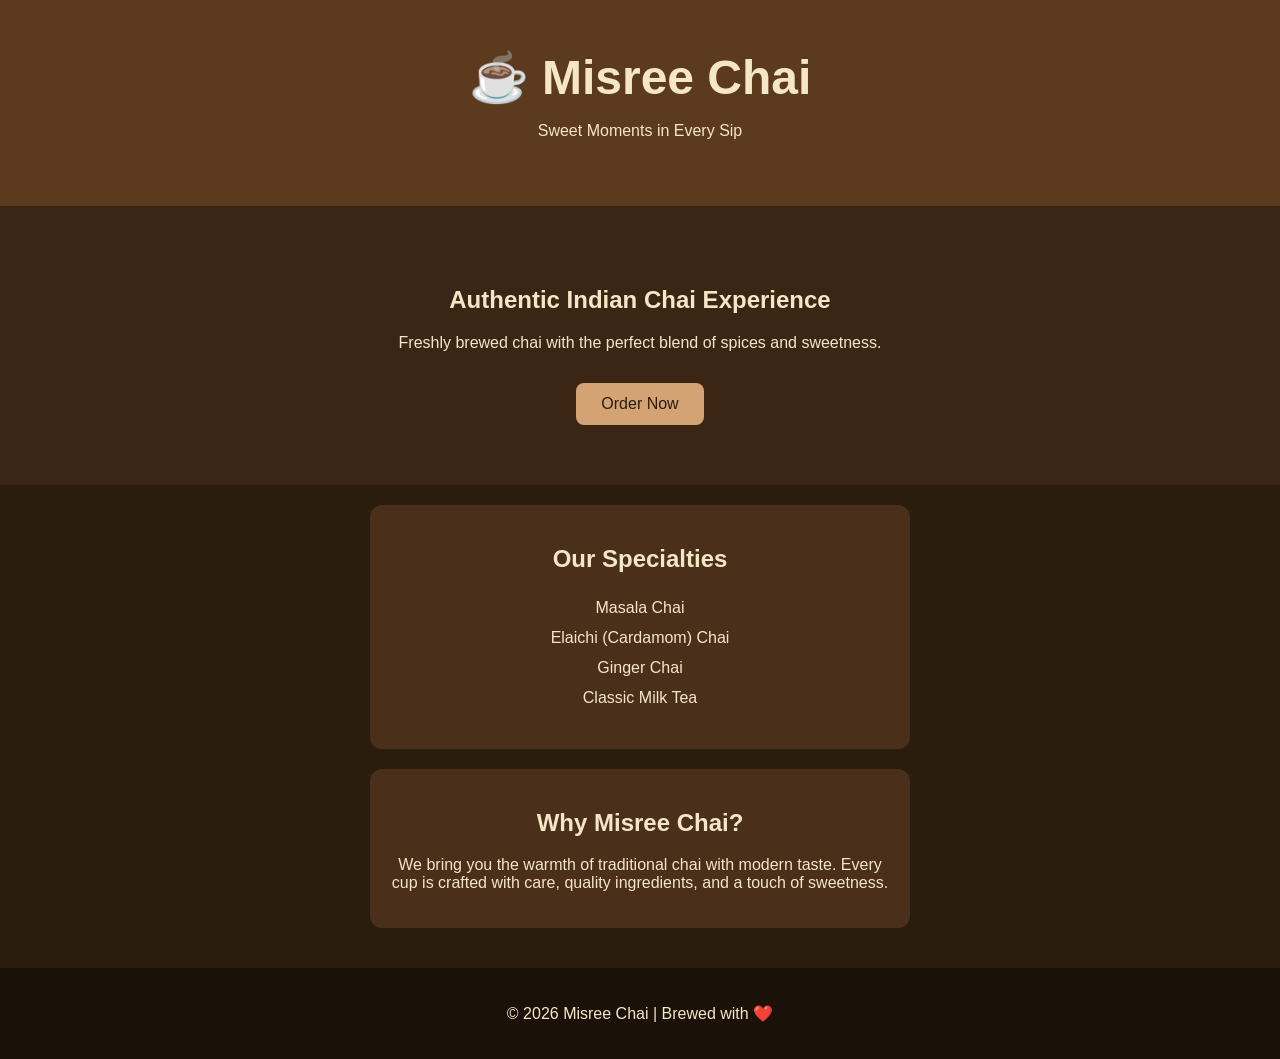
==== index.html @ 15ce9e83 "demo file created" ====
<!DOCTYPE html>
<html lang="en">
<head>
    <meta charset="UTF-8">
    <meta name="viewport" content="width=device-width, initial-scale=1.0">
    <title>Misree Chai</title>
    <link rel="stylesheet" href="style.css">
</head>
<body>

    <header>
        <h1>☕ Misree Chai</h1>
        <p>Sweet Moments in Every Sip</p>
    </header>

    <section class="hero">
        <h2>Authentic Indian Chai Experience</h2>
        <p>Freshly brewed chai with the perfect blend of spices and sweetness.</p>
        <button>Order Now</button>
    </section>

    <section class="card">
        <h2>Our Specialties</h2>
        <ul>
            <li>Masala Chai</li>
            <li>Elaichi (Cardamom) Chai</li>
            <li>Ginger Chai</li>
            <li>Classic Milk Tea</li>
        </ul>
    </section>

    <section class="card">
        <h2>Why Misree Chai?</h2>
        <p>
            We bring you the warmth of traditional chai with modern taste.
            Every cup is crafted with care, quality ingredients, and a touch of sweetness.
        </p>
    </section>

    <footer>
        <p>© 2026 Misree Chai | Brewed with ❤️</p>
    </footer>

</body>
</html>
---- style.css ----
body {
    margin: 0;
    font-family: 'Segoe UI', sans-serif;
    background: #2b1d0e;
    color: #f5e6c8;
    text-align: center;
}

header {
    background: #5c3a1e;
    padding: 50px 20px;
}

h1 {
    margin: 0;
    font-size: 3rem;
}

.hero {
    padding: 60px 20px;
    background: #3b2615;
}

button {
    background: #d4a373;
    border: none;
    padding: 12px 25px;
    margin-top: 15px;
    font-size: 1rem;
    border-radius: 8px;
    cursor: pointer;
    color: #2b1d0e;
}

button:hover {
    background: #e6b98c;
}

.card {
    background: #4a2f1a;
    margin: 20px auto;
    padding: 20px;
    width: 80%;
    max-width: 500px;
    border-radius: 12px;
}

ul {
    list-style: none;
    padding: 0;
}

li {
    padding: 6px 0;
}

footer {
    background: #1a1208;
    padding: 20px;
    margin-top: 40px;
}
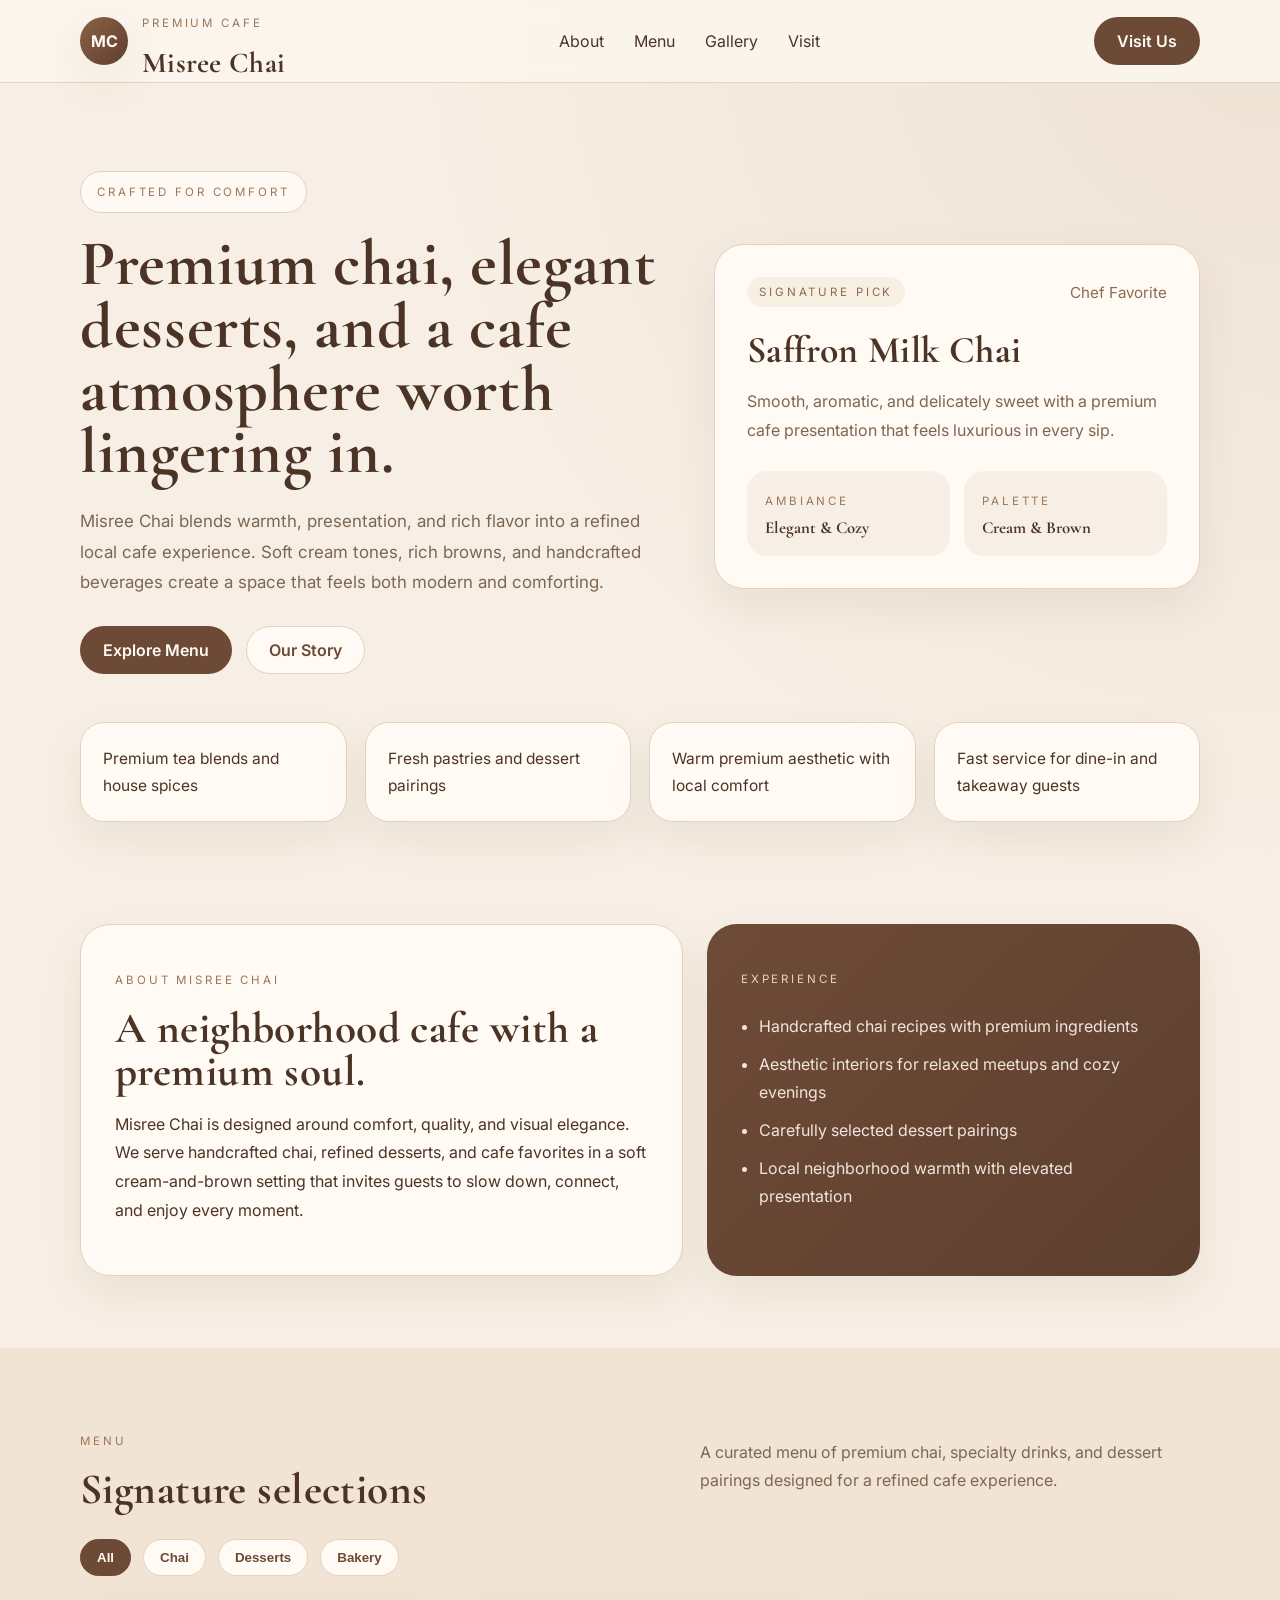
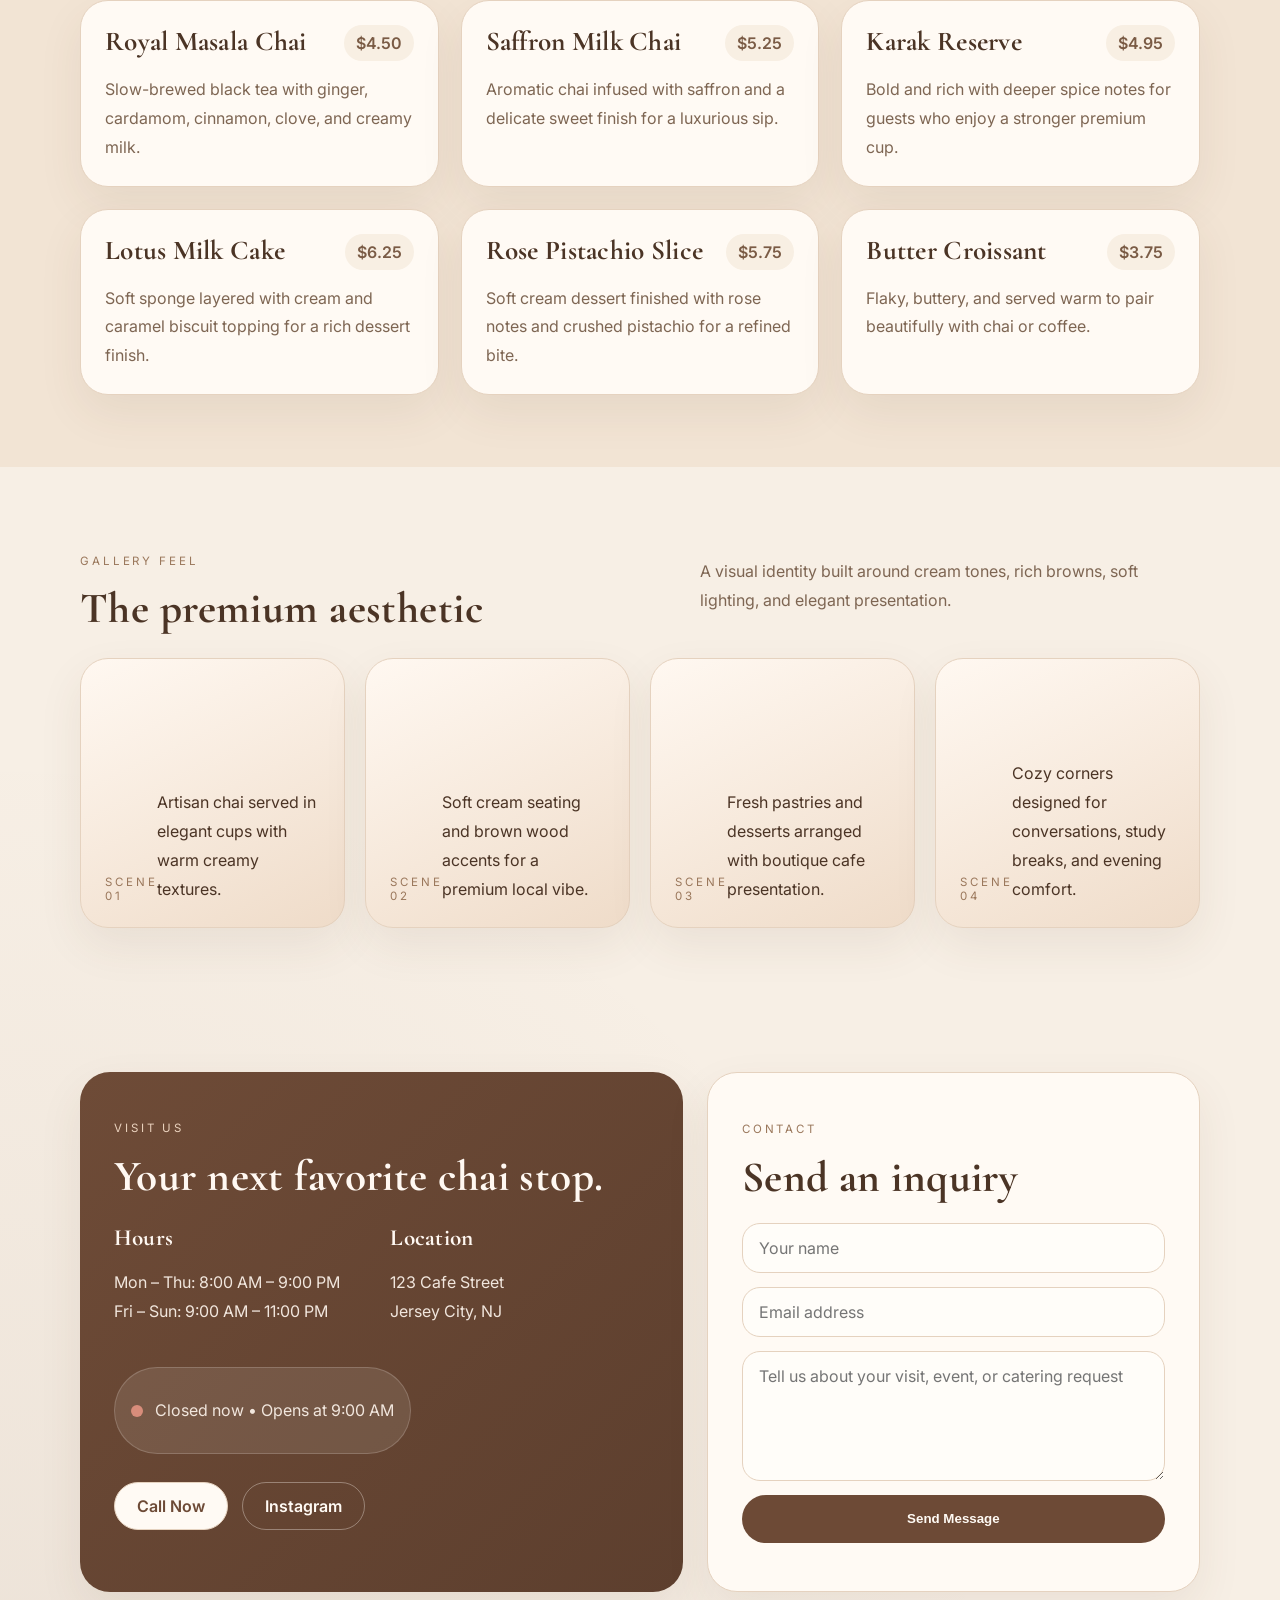
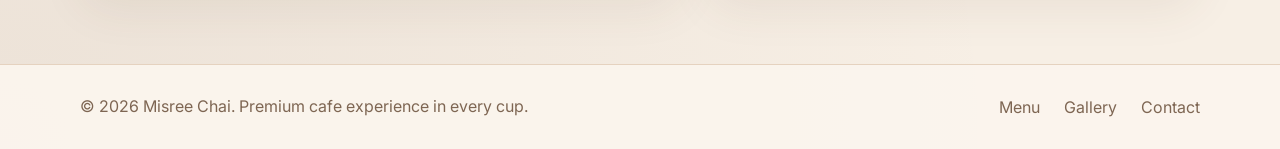
==== commit c6d047c9: "Big modifications done in this phase" ====
--- a/index.html
+++ b/index.html
@@ -1,45 +1,279 @@
 <!DOCTYPE html>
 <html lang="en">
 <head>
-    <meta charset="UTF-8">
-    <meta name="viewport" content="width=device-width, initial-scale=1.0">
-    <title>Misree Chai</title>
-    <link rel="stylesheet" href="style.css">
+  <meta charset="UTF-8" />
+  <meta name="viewport" content="width=device-width, initial-scale=1.0" />
+  <title>Misree Chai | Premium Cafe</title>
+  <meta name="description" content="Misree Chai is a premium neighborhood cafe with elegant chai, desserts, and a warm cream-and-brown aesthetic." />
+  <link rel="preconnect" href="https://fonts.googleapis.com" />
+  <link rel="preconnect" href="https://fonts.gstatic.com" crossorigin />
+  <link href="https://fonts.googleapis.com/css2?family=Cormorant+Garamond:wght@500;600;700&family=Inter:wght@400;500;600&display=swap" rel="stylesheet" />
+  <link rel="stylesheet" href="/style.css" />
 </head>
 <body>
-
-    <header>
-        <h1>☕ Misree Chai</h1>
-        <p>Sweet Moments in Every Sip</p>
-    </header>
-
+  <header class="topbar">
+    <div class="container nav">
+      <div class="brand">
+        <div class="brand-mark">MC</div>
+        <div>
+          <p class="eyebrow">Premium Cafe</p>
+          <h1 class="brand-name">Misree Chai</h1>
+        </div>
+      </div>
+
+      <nav class="desktop-nav">
+        <a href="#about">About</a>
+        <a href="#menu">Menu</a>
+        <a href="#gallery">Gallery</a>
+        <a href="#visit">Visit</a>
+      </nav>
+
+      <div class="nav-actions">
+        <button class="mobile-toggle" id="mobileToggle" aria-label="Open menu">☰</button>
+        <a class="btn btn-dark desktop-only" href="#visit">Visit Us</a>
+      </div>
+    </div>
+
+    <nav class="mobile-nav" id="mobileNav">
+      <a href="#about">About</a>
+      <a href="#menu">Menu</a>
+      <a href="#gallery">Gallery</a>
+      <a href="#visit">Visit</a>
+    </nav>
+  </header>
+
+  <main>
     <section class="hero">
-        <h2>Authentic Indian Chai Experience</h2>
-        <p>Freshly brewed chai with the perfect blend of spices and sweetness.</p>
-        <button>Order Now</button>
-    </section>
-
-    <section class="card">
-        <h2>Our Specialties</h2>
-        <ul>
-            <li>Masala Chai</li>
-            <li>Elaichi (Cardamom) Chai</li>
-            <li>Ginger Chai</li>
-            <li>Classic Milk Tea</li>
-        </ul>
-    </section>
-
-    <section class="card">
-        <h2>Why Misree Chai?</h2>
-        <p>
-            We bring you the warmth of traditional chai with modern taste.
-            Every cup is crafted with care, quality ingredients, and a touch of sweetness.
-        </p>
-    </section>
-
-    <footer>
-        <p>© 2026 Misree Chai | Brewed with ❤️</p>
-    </footer>
-
+      <div class="container hero-grid">
+        <div class="hero-copy">
+          <p class="pill">Crafted for comfort</p>
+          <h2>Premium chai, elegant desserts, and a cafe atmosphere worth lingering in.</h2>
+          <p class="hero-text">
+            Misree Chai blends warmth, presentation, and rich flavor into a refined local cafe experience.
+            Soft cream tones, rich browns, and handcrafted beverages create a space that feels both modern and comforting.
+          </p>
+          <div class="hero-actions">
+            <a class="btn btn-dark" href="#menu">Explore Menu</a>
+            <a class="btn btn-light" href="#about">Our Story</a>
+          </div>
+        </div>
+
+        <div class="hero-card">
+          <div class="card-badge-row">
+            <span class="badge">Signature Pick</span>
+            <span class="subtle">Chef Favorite</span>
+          </div>
+          <h3>Saffron Milk Chai</h3>
+          <p>
+            Smooth, aromatic, and delicately sweet with a premium cafe presentation that feels luxurious in every sip.
+          </p>
+
+          <div class="mini-grid">
+            <div class="mini-box">
+              <span>Ambiance</span>
+              <strong>Elegant & Cozy</strong>
+            </div>
+            <div class="mini-box">
+              <span>Palette</span>
+              <strong>Cream & Brown</strong>
+            </div>
+          </div>
+        </div>
+      </div>
+    </section>
+
+    <section class="highlights">
+      <div class="container grid-4">
+        <article class="info-card">Premium tea blends and house spices</article>
+        <article class="info-card">Fresh pastries and dessert pairings</article>
+        <article class="info-card">Warm premium aesthetic with local comfort</article>
+        <article class="info-card">Fast service for dine-in and takeaway guests</article>
+      </div>
+    </section>
+
+    <section id="about" class="section">
+      <div class="container about-grid">
+        <div class="panel light-panel">
+          <p class="section-label">About Misree Chai</p>
+          <h3>A neighborhood cafe with a premium soul.</h3>
+          <p>
+            Misree Chai is designed around comfort, quality, and visual elegance. We serve handcrafted chai,
+            refined desserts, and cafe favorites in a soft cream-and-brown setting that invites guests to slow down,
+            connect, and enjoy every moment.
+          </p>
+        </div>
+
+        <div class="panel dark-panel">
+          <p class="section-label light">Experience</p>
+          <ul class="feature-list">
+            <li>Handcrafted chai recipes with premium ingredients</li>
+            <li>Aesthetic interiors for relaxed meetups and cozy evenings</li>
+            <li>Carefully selected dessert pairings</li>
+            <li>Local neighborhood warmth with elevated presentation</li>
+          </ul>
+        </div>
+      </div>
+    </section>
+
+    <section id="menu" class="section section-soft">
+      <div class="container">
+        <div class="section-head">
+          <div>
+            <p class="section-label">Menu</p>
+            <h3>Signature selections</h3>
+          </div>
+          <p class="section-copy">
+            A curated menu of premium chai, specialty drinks, and dessert pairings designed for a refined cafe experience.
+          </p>
+        </div>
+
+        <div class="menu-filter">
+          <button class="filter-btn active" data-filter="all">All</button>
+          <button class="filter-btn" data-filter="chai">Chai</button>
+          <button class="filter-btn" data-filter="dessert">Desserts</button>
+          <button class="filter-btn" data-filter="bakery">Bakery</button>
+        </div>
+
+        <div class="menu-grid" id="menuGrid">
+          <article class="menu-card" data-category="chai">
+            <div class="menu-top">
+              <h4>Royal Masala Chai</h4>
+              <span>$4.50</span>
+            </div>
+            <p>Slow-brewed black tea with ginger, cardamom, cinnamon, clove, and creamy milk.</p>
+          </article>
+
+          <article class="menu-card" data-category="chai">
+            <div class="menu-top">
+              <h4>Saffron Milk Chai</h4>
+              <span>$5.25</span>
+            </div>
+            <p>Aromatic chai infused with saffron and a delicate sweet finish for a luxurious sip.</p>
+          </article>
+
+          <article class="menu-card" data-category="chai">
+            <div class="menu-top">
+              <h4>Karak Reserve</h4>
+              <span>$4.95</span>
+            </div>
+            <p>Bold and rich with deeper spice notes for guests who enjoy a stronger premium cup.</p>
+          </article>
+
+          <article class="menu-card" data-category="dessert">
+            <div class="menu-top">
+              <h4>Lotus Milk Cake</h4>
+              <span>$6.25</span>
+            </div>
+            <p>Soft sponge layered with cream and caramel biscuit topping for a rich dessert finish.</p>
+          </article>
+
+          <article class="menu-card" data-category="dessert">
+            <div class="menu-top">
+              <h4>Rose Pistachio Slice</h4>
+              <span>$5.75</span>
+            </div>
+            <p>Soft cream dessert finished with rose notes and crushed pistachio for a refined bite.</p>
+          </article>
+
+          <article class="menu-card" data-category="bakery">
+            <div class="menu-top">
+              <h4>Butter Croissant</h4>
+              <span>$3.75</span>
+            </div>
+            <p>Flaky, buttery, and served warm to pair beautifully with chai or coffee.</p>
+          </article>
+        </div>
+      </div>
+    </section>
+
+    <section id="gallery" class="section">
+      <div class="container">
+        <div class="section-head">
+          <div>
+            <p class="section-label">Gallery Feel</p>
+            <h3>The premium aesthetic</h3>
+          </div>
+          <p class="section-copy">
+            A visual identity built around cream tones, rich browns, soft lighting, and elegant presentation.
+          </p>
+        </div>
+
+        <div class="gallery-grid">
+          <div class="gallery-card">
+            <span>Scene 01</span>
+            <p>Artisan chai served in elegant cups with warm creamy textures.</p>
+          </div>
+          <div class="gallery-card">
+            <span>Scene 02</span>
+            <p>Soft cream seating and brown wood accents for a premium local vibe.</p>
+          </div>
+          <div class="gallery-card">
+            <span>Scene 03</span>
+            <p>Fresh pastries and desserts arranged with boutique cafe presentation.</p>
+          </div>
+          <div class="gallery-card">
+            <span>Scene 04</span>
+            <p>Cozy corners designed for conversations, study breaks, and evening comfort.</p>
+          </div>
+        </div>
+      </div>
+    </section>
+
+    <section id="visit" class="section">
+      <div class="container visit-grid">
+        <div class="panel dark-panel">
+          <p class="section-label light">Visit Us</p>
+          <h3>Your next favorite chai stop.</h3>
+
+          <div class="visit-info">
+            <div>
+              <h4>Hours</h4>
+              <p id="hoursText">Mon – Thu: 8:00 AM – 9:00 PM<br />Fri – Sun: 9:00 AM – 11:00 PM</p>
+            </div>
+            <div>
+              <h4>Location</h4>
+              <p>123 Cafe Street<br />Jersey City, NJ</p>
+            </div>
+          </div>
+
+          <div class="status-box">
+            <span class="status-dot" id="statusDot"></span>
+            <p id="openStatus">Checking cafe status...</p>
+          </div>
+
+          <div class="hero-actions">
+            <a class="btn btn-light" href="tel:+12012345678">Call Now</a>
+            <a class="btn btn-outline" href="https://www.instagram.com" target="_blank" rel="noreferrer">Instagram</a>
+          </div>
+        </div>
+
+        <div class="panel light-panel">
+          <p class="section-label">Contact</p>
+          <h3>Send an inquiry</h3>
+
+          <form id="contactForm" class="contact-form">
+            <input type="text" id="name" placeholder="Your name" required />
+            <input type="email" id="email" placeholder="Email address" required />
+            <textarea id="message" rows="5" placeholder="Tell us about your visit, event, or catering request" required></textarea>
+            <button type="submit" class="btn btn-dark">Send Message</button>
+            <p class="form-note" id="formNote"></p>
+          </form>
+        </div>
+      </div>
+    </section>
+  </main>
+
+  <footer class="footer">
+    <div class="container footer-row">
+      <p>© 2026 Misree Chai. Premium cafe experience in every cup.</p>
+      <div class="footer-links">
+        <a href="#menu">Menu</a>
+        <a href="#gallery">Gallery</a>
+        <a href="#visit">Contact</a>
+      </div>
+    </div>
+  </footer>
+
+  <script src="/script.js"></script>
 </body>
 </html>
--- a/style.css
+++ b/style.css
@@ -1,61 +1,647 @@
-body {
+:root {
+    --bg: #f7efe5;
+    --bg-soft: #f2e4d4;
+    --panel: #fffaf4;
+    --panel-2: #f8efe3;
+    --text: #4b3425;
+    --muted: #7e6653;
+    --brown: #6d4a36;
+    --brown-dark: #573927;
+    --brown-light: #c8a98b;
+    --border: #e5d2bf;
+    --shadow: 0 18px 45px rgba(89, 61, 42, 0.08);
+    --radius-xl: 30px;
+    --radius-lg: 22px;
+  }
+  
+  * {
+    box-sizing: border-box;
+  }
+  
+  html {
+    scroll-behavior: smooth;
+  }
+  
+  body {
     margin: 0;
-    font-family: 'Segoe UI', sans-serif;
-    background: #2b1d0e;
-    color: #f5e6c8;
-    text-align: center;
-}
-
-header {
-    background: #5c3a1e;
-    padding: 50px 20px;
-}
-
-h1 {
+    background:
+      radial-gradient(circle at top right, rgba(200, 169, 139, 0.18), transparent 25%),
+      radial-gradient(circle at bottom left, rgba(109, 74, 54, 0.08), transparent 28%),
+      var(--bg);
+    color: var(--text);
+    font-family: "Inter", sans-serif;
+  }
+  
+  a {
+    color: inherit;
+    text-decoration: none;
+  }
+  
+  p {
+    line-height: 1.8;
+  }
+  
+  h1, h2, h3, h4 {
     margin: 0;
-    font-size: 3rem;
-}
-
-.hero {
-    padding: 60px 20px;
-    background: #3b2615;
-}
-
-button {
-    background: #d4a373;
-    border: none;
-    padding: 12px 25px;
-    margin-top: 15px;
-    font-size: 1rem;
-    border-radius: 8px;
+    font-family: "Cormorant Garamond", serif;
+    letter-spacing: 0.01em;
+  }
+  
+  .container {
+    width: min(1120px, calc(100% - 40px));
+    margin: 0 auto;
+  }
+  
+  .topbar {
+    position: sticky;
+    top: 0;
+    z-index: 1000;
+    background: rgba(251, 245, 238, 0.9);
+    border-bottom: 1px solid var(--border);
+    backdrop-filter: blur(10px);
+  }
+  
+  .nav {
+    min-height: 82px;
+    display: flex;
+    align-items: center;
+    justify-content: space-between;
+    gap: 20px;
+  }
+  
+  .brand {
+    display: flex;
+    align-items: center;
+    gap: 14px;
+  }
+  
+  .brand-mark {
+    width: 48px;
+    height: 48px;
+    border-radius: 50%;
+    display: grid;
+    place-items: center;
+    background: linear-gradient(135deg, #8b6147, #5f3f2d);
+    color: #fffaf4;
+    font-weight: 700;
+    box-shadow: var(--shadow);
+  }
+  
+  .eyebrow,
+  .section-label,
+  .gallery-card span,
+  .mini-box span,
+  .badge,
+  .pill {
+    text-transform: uppercase;
+    letter-spacing: 0.25em;
+    font-size: 0.72rem;
+  }
+  
+  .eyebrow,
+  .section-label,
+  .gallery-card span,
+  .mini-box span {
+    color: #9a775b;
+  }
+  
+  .brand-name {
+    font-size: 1.8rem;
+  }
+  
+  .desktop-nav {
+    display: flex;
+    gap: 30px;
+  }
+  
+  .desktop-nav a,
+  .footer-links a,
+  .mobile-nav a {
+    transition: 0.2s ease;
+  }
+  
+  .desktop-nav a:hover,
+  .footer-links a:hover,
+  .mobile-nav a:hover {
+    color: var(--brown);
+  }
+  
+  .nav-actions {
+    display: flex;
+    align-items: center;
+    gap: 12px;
+  }
+  
+  .mobile-toggle {
+    display: none;
+    border: 1px solid var(--border);
+    background: var(--panel);
+    color: var(--brown);
+    border-radius: 12px;
+    padding: 10px 12px;
     cursor: pointer;
-    color: #2b1d0e;
-}
-
-button:hover {
-    background: #e6b98c;
-}
-
-.card {
-    background: #4a2f1a;
-    margin: 20px auto;
-    padding: 20px;
-    width: 80%;
+  }
+  
+  .mobile-nav {
+    display: none;
+    flex-direction: column;
+    gap: 14px;
+    padding: 0 20px 20px;
+  }
+  
+  .mobile-nav.open {
+    display: flex;
+  }
+  
+  .hero {
+    padding: 76px 0 38px;
+  }
+  
+  .hero-grid {
+    display: grid;
+    grid-template-columns: 1.1fr 0.9fr;
+    gap: 40px;
+    align-items: center;
+  }
+  
+  .pill {
+    display: inline-block;
+    border: 1px solid var(--border);
+    background: #fff9f3;
+    border-radius: 999px;
+    padding: 10px 16px;
+    color: #9a775b;
+    margin-bottom: 20px;
+  }
+  
+  .hero-copy h2 {
+    font-size: clamp(3rem, 5vw, 5rem);
+    line-height: 0.98;
+    max-width: 760px;
+  }
+  
+  .hero-text {
+    max-width: 720px;
+    margin: 22px 0 0;
+    font-size: 1.06rem;
+    color: var(--muted);
+  }
+  
+  .hero-actions {
+    display: flex;
+    gap: 14px;
+    flex-wrap: wrap;
+    margin-top: 28px;
+  }
+  
+  .btn {
+    display: inline-flex;
+    align-items: center;
+    justify-content: center;
+    min-height: 48px;
+    padding: 0 22px;
+    border-radius: 999px;
+    font-weight: 600;
+    transition: 0.2s ease;
+    border: 1px solid transparent;
+  }
+  
+  .btn-dark {
+    background: var(--brown);
+    color: #fffaf4;
+  }
+  
+  .btn-dark:hover {
+    background: var(--brown-dark);
+  }
+  
+  .btn-light {
+    background: #fffaf4;
+    color: var(--brown);
+    border-color: var(--border);
+  }
+  
+  .btn-light:hover {
+    background: #f3e6d8;
+  }
+  
+  .btn-outline {
+    border-color: rgba(255, 250, 244, 0.35);
+    color: #fffaf4;
+  }
+  
+  .btn-outline:hover {
+    background: rgba(255, 250, 244, 0.08);
+  }
+  
+  .hero-card,
+  .panel,
+  .info-card,
+  .menu-card,
+  .gallery-card {
+    box-shadow: var(--shadow);
+  }
+  
+  .hero-card {
+    background: var(--panel);
+    border: 1px solid var(--border);
+    border-radius: var(--radius-xl);
+    padding: 32px;
+  }
+  
+  .card-badge-row {
+    display: flex;
+    justify-content: space-between;
+    align-items: center;
+    gap: 12px;
+  }
+  
+  .badge {
+    padding: 8px 12px;
+    background: var(--panel-2);
+    border-radius: 999px;
+    color: #8d6a50;
+  }
+  
+  .subtle {
+    color: #8d6a50;
+    font-size: 0.95rem;
+  }
+  
+  .hero-card h3 {
+    margin-top: 20px;
+    font-size: 2.35rem;
+  }
+  
+  .hero-card p {
+    margin-top: 14px;
+    color: var(--muted);
+  }
+  
+  .mini-grid {
+    margin-top: 26px;
+    display: grid;
+    grid-template-columns: repeat(2, 1fr);
+    gap: 14px;
+  }
+  
+  .mini-box {
+    background: var(--bg);
+    border-radius: 20px;
+    padding: 18px;
+  }
+  
+  .mini-box strong {
+    display: block;
+    margin-top: 8px;
+    font-size: 1.05rem;
+    font-family: "Cormorant Garamond", serif;
+  }
+  
+  .highlights {
+    padding: 10px 0 30px;
+  }
+  
+  .grid-4 {
+    display: grid;
+    grid-template-columns: repeat(4, 1fr);
+    gap: 18px;
+  }
+  
+  .info-card {
+    background: var(--panel);
+    border: 1px solid var(--border);
+    border-radius: 24px;
+    padding: 22px;
+    font-size: 0.97rem;
+    line-height: 1.75;
+  }
+  
+  .section {
+    padding: 72px 0;
+  }
+  
+  .section-soft {
+    background: var(--bg-soft);
+  }
+  
+  .about-grid,
+  .visit-grid {
+    display: grid;
+    grid-template-columns: 1.1fr 0.9fr;
+    gap: 24px;
+  }
+  
+  .panel {
+    border-radius: var(--radius-xl);
+    padding: 34px;
+  }
+  
+  .light-panel {
+    background: var(--panel);
+    border: 1px solid var(--border);
+  }
+  
+  .dark-panel {
+    background: linear-gradient(135deg, #6e4b37, #5d3f2e);
+    color: #fff8f2;
+  }
+  
+  .dark-panel p,
+  .dark-panel li {
+    color: #f1e6dd;
+  }
+  
+  .section-label {
+    margin-bottom: 16px;
+  }
+  
+  .section-label.light {
+    color: #ead2be;
+  }
+  
+  .panel h3,
+  .section-head h3 {
+    font-size: 2.7rem;
+    line-height: 1;
+  }
+  
+  .feature-list {
+    margin: 22px 0 0;
+    padding-left: 18px;
+    display: grid;
+    gap: 10px;
+    line-height: 1.75;
+  }
+  
+  .section-head {
+    display: flex;
+    justify-content: space-between;
+    align-items: end;
+    gap: 30px;
+    margin-bottom: 28px;
+  }
+  
+  .section-copy {
     max-width: 500px;
-    border-radius: 12px;
-}
-
-ul {
-    list-style: none;
-    padding: 0;
-}
-
-li {
-    padding: 6px 0;
-}
-
-footer {
-    background: #1a1208;
-    padding: 20px;
-    margin-top: 40px;
-}+    color: var(--muted);
+  }
+  
+  .menu-filter {
+    display: flex;
+    gap: 12px;
+    flex-wrap: wrap;
+    margin-bottom: 24px;
+  }
+  
+  .filter-btn {
+    background: #fffaf4;
+    color: var(--brown);
+    border: 1px solid var(--border);
+    border-radius: 999px;
+    padding: 10px 16px;
+    cursor: pointer;
+    font-weight: 600;
+    transition: 0.2s ease;
+  }
+  
+  .filter-btn:hover,
+  .filter-btn.active {
+    background: var(--brown);
+    color: #fffaf4;
+    border-color: var(--brown);
+  }
+  
+  .menu-grid {
+    display: grid;
+    grid-template-columns: repeat(3, 1fr);
+    gap: 22px;
+  }
+  
+  .menu-card {
+    background: var(--panel);
+    border: 1px solid var(--border);
+    border-radius: 28px;
+    padding: 24px;
+    transition: transform 0.2s ease, opacity 0.2s ease;
+  }
+  
+  .menu-card.hidden {
+    display: none;
+  }
+  
+  .menu-card:hover {
+    transform: translateY(-4px);
+  }
+  
+  .menu-top {
+    display: flex;
+    align-items: start;
+    justify-content: space-between;
+    gap: 14px;
+  }
+  
+  .menu-top h4 {
+    font-size: 1.7rem;
+  }
+  
+  .menu-top span {
+    background: var(--panel-2);
+    color: #7a5b45;
+    border-radius: 999px;
+    padding: 8px 12px;
+    font-weight: 600;
+    white-space: nowrap;
+  }
+  
+  .menu-card p {
+    margin: 14px 0 0;
+    color: var(--muted);
+  }
+  
+  .gallery-grid {
+    display: grid;
+    grid-template-columns: repeat(4, 1fr);
+    gap: 20px;
+  }
+  
+  .gallery-card {
+    min-height: 270px;
+    display: flex;
+    align-items: end;
+    padding: 24px;
+    border-radius: 28px;
+    border: 1px solid var(--border);
+    background:
+      linear-gradient(160deg, rgba(255, 248, 241, 0.95), rgba(241, 223, 205, 0.92)),
+      linear-gradient(120deg, #fff8f0, #d6b294);
+  }
+  
+  .gallery-card p {
+    margin: 12px 0 0;
+    color: var(--text);
+  }
+  
+  .visit-info {
+    display: grid;
+    grid-template-columns: repeat(2, 1fr);
+    gap: 18px;
+    margin-top: 26px;
+  }
+  
+  .visit-info h4 {
+    font-size: 1.45rem;
+    margin-bottom: 10px;
+  }
+  
+  .status-box {
+    margin-top: 26px;
+    display: inline-flex;
+    align-items: center;
+    gap: 12px;
+    background: rgba(255, 250, 244, 0.1);
+    border: 1px solid rgba(255, 250, 244, 0.18);
+    padding: 12px 16px;
+    border-radius: 999px;
+  }
+  
+  .status-dot {
+    width: 12px;
+    height: 12px;
+    border-radius: 50%;
+    background: #cbb09a;
+  }
+  
+  .status-dot.open {
+    background: #89c37d;
+  }
+  
+  .status-dot.closed {
+    background: #d88d7b;
+  }
+  
+  .contact-form {
+    display: grid;
+    gap: 14px;
+    margin-top: 24px;
+  }
+  
+  .contact-form input,
+  .contact-form textarea {
+    width: 100%;
+    border: 1px solid var(--border);
+    background: #fffdf9;
+    border-radius: 18px;
+    padding: 14px 16px;
+    font: inherit;
+    color: var(--text);
+    outline: none;
+  }
+  
+  .contact-form input:focus,
+  .contact-form textarea:focus {
+    border-color: #a17d61;
+  }
+  
+  .form-note {
+    margin: 0;
+    color: var(--muted);
+    font-size: 0.95rem;
+  }
+  
+  .footer {
+    border-top: 1px solid var(--border);
+    background: rgba(251, 245, 238, 0.95);
+  }
+  
+  .footer-row {
+    min-height: 84px;
+    display: flex;
+    justify-content: space-between;
+    align-items: center;
+    gap: 20px;
+    color: var(--muted);
+  }
+  
+  .footer-links {
+    display: flex;
+    gap: 24px;
+  }
+  
+  .desktop-only {
+    display: inline-flex;
+  }
+  
+  @media (max-width: 980px) {
+    .desktop-nav,
+    .desktop-only {
+      display: none;
+    }
+  
+    .mobile-toggle {
+      display: inline-flex;
+    }
+  
+    .hero-grid,
+    .about-grid,
+    .visit-grid,
+    .section-head,
+    .grid-4,
+    .menu-grid,
+    .gallery-grid {
+      grid-template-columns: 1fr;
+    }
+  
+    .section-head {
+      align-items: start;
+    }
+  
+    .hero {
+      padding-top: 48px;
+    }
+  
+    .hero-copy h2 {
+      font-size: 3rem;
+    }
+  }
+  
+  @media (max-width: 640px) {
+    .container {
+      width: min(100% - 24px, 1120px);
+    }
+  
+    .nav {
+      min-height: 74px;
+    }
+  
+    .brand-name {
+      font-size: 1.5rem;
+    }
+  
+    .hero-copy h2 {
+      font-size: 2.5rem;
+    }
+  
+    .panel,
+    .hero-card,
+    .menu-card,
+    .gallery-card {
+      padding: 22px;
+    }
+  
+    .mini-grid,
+    .visit-info,
+    .footer-row {
+      grid-template-columns: 1fr;
+      display: grid;
+    }
+  
+    .footer-row {
+      padding: 18px 0;
+    }
+  
+    .footer-links {
+      gap: 16px;
+      flex-wrap: wrap;
+    }
+  }
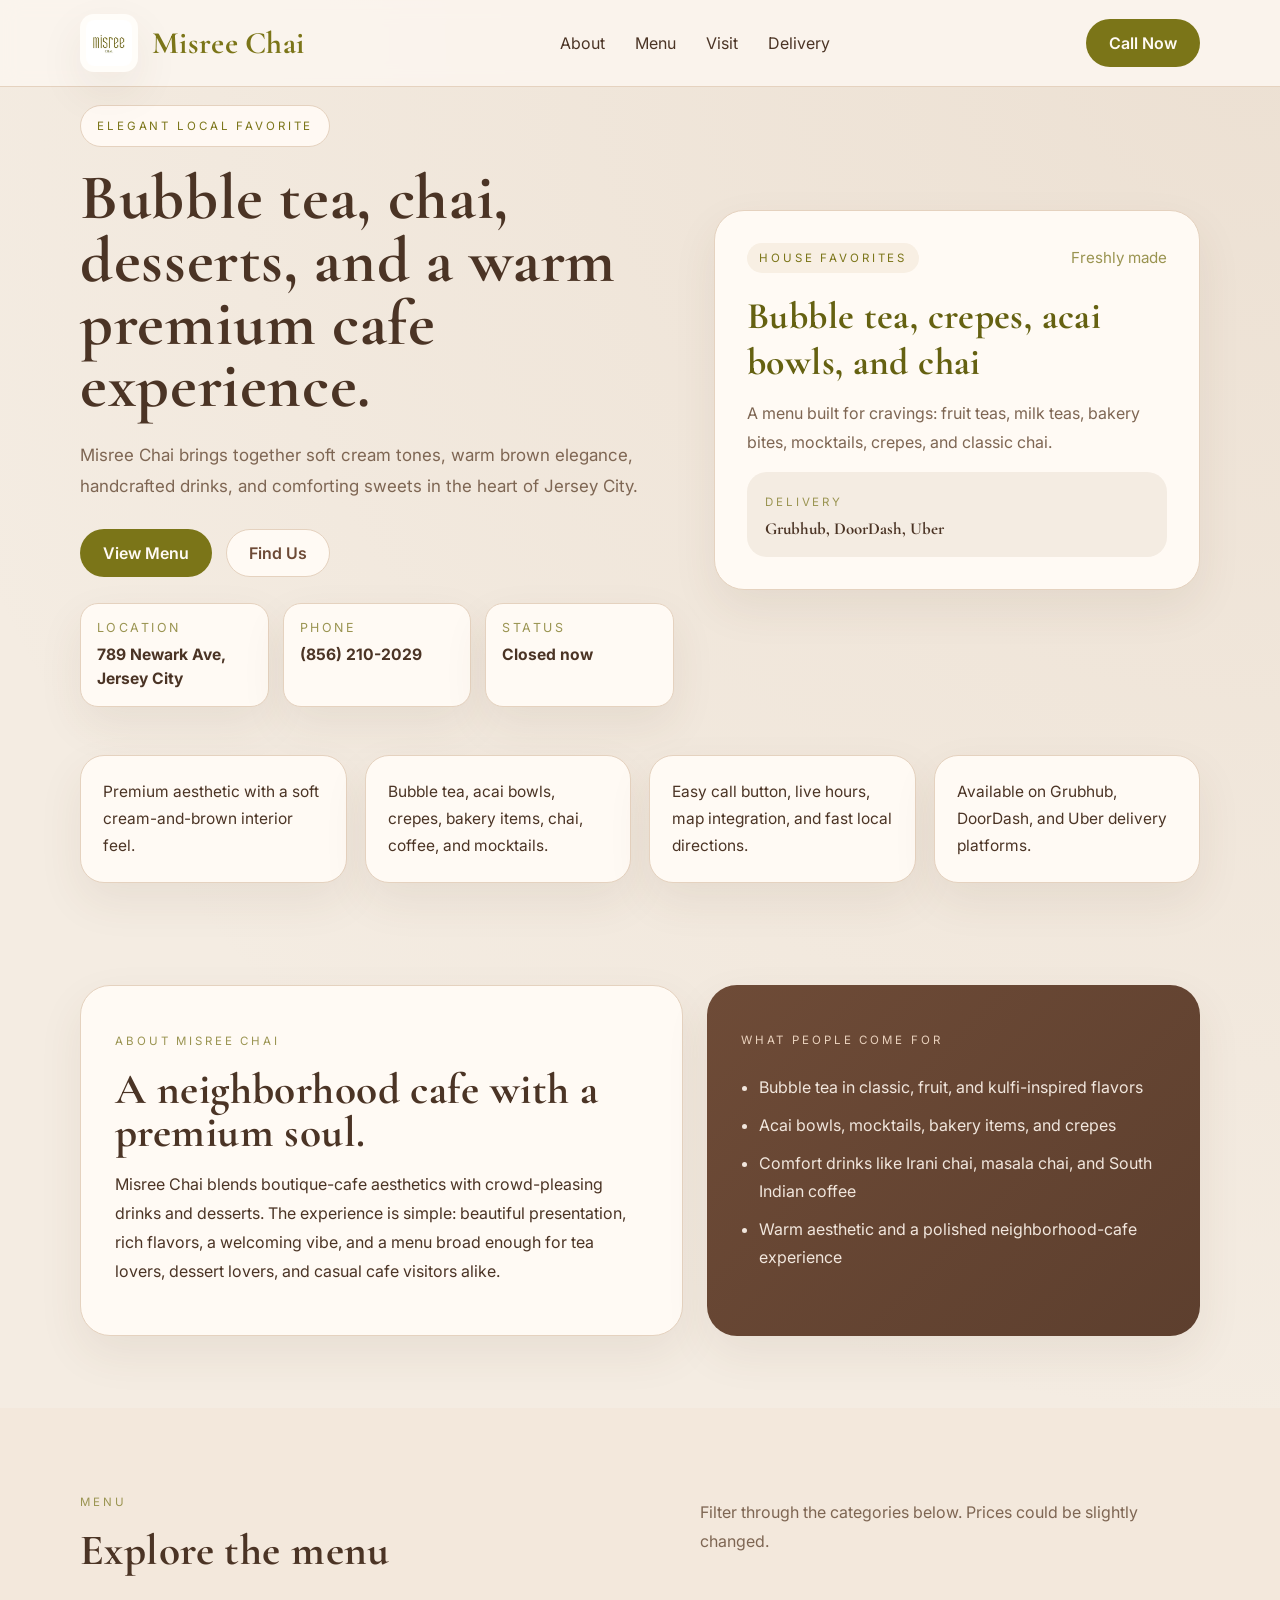
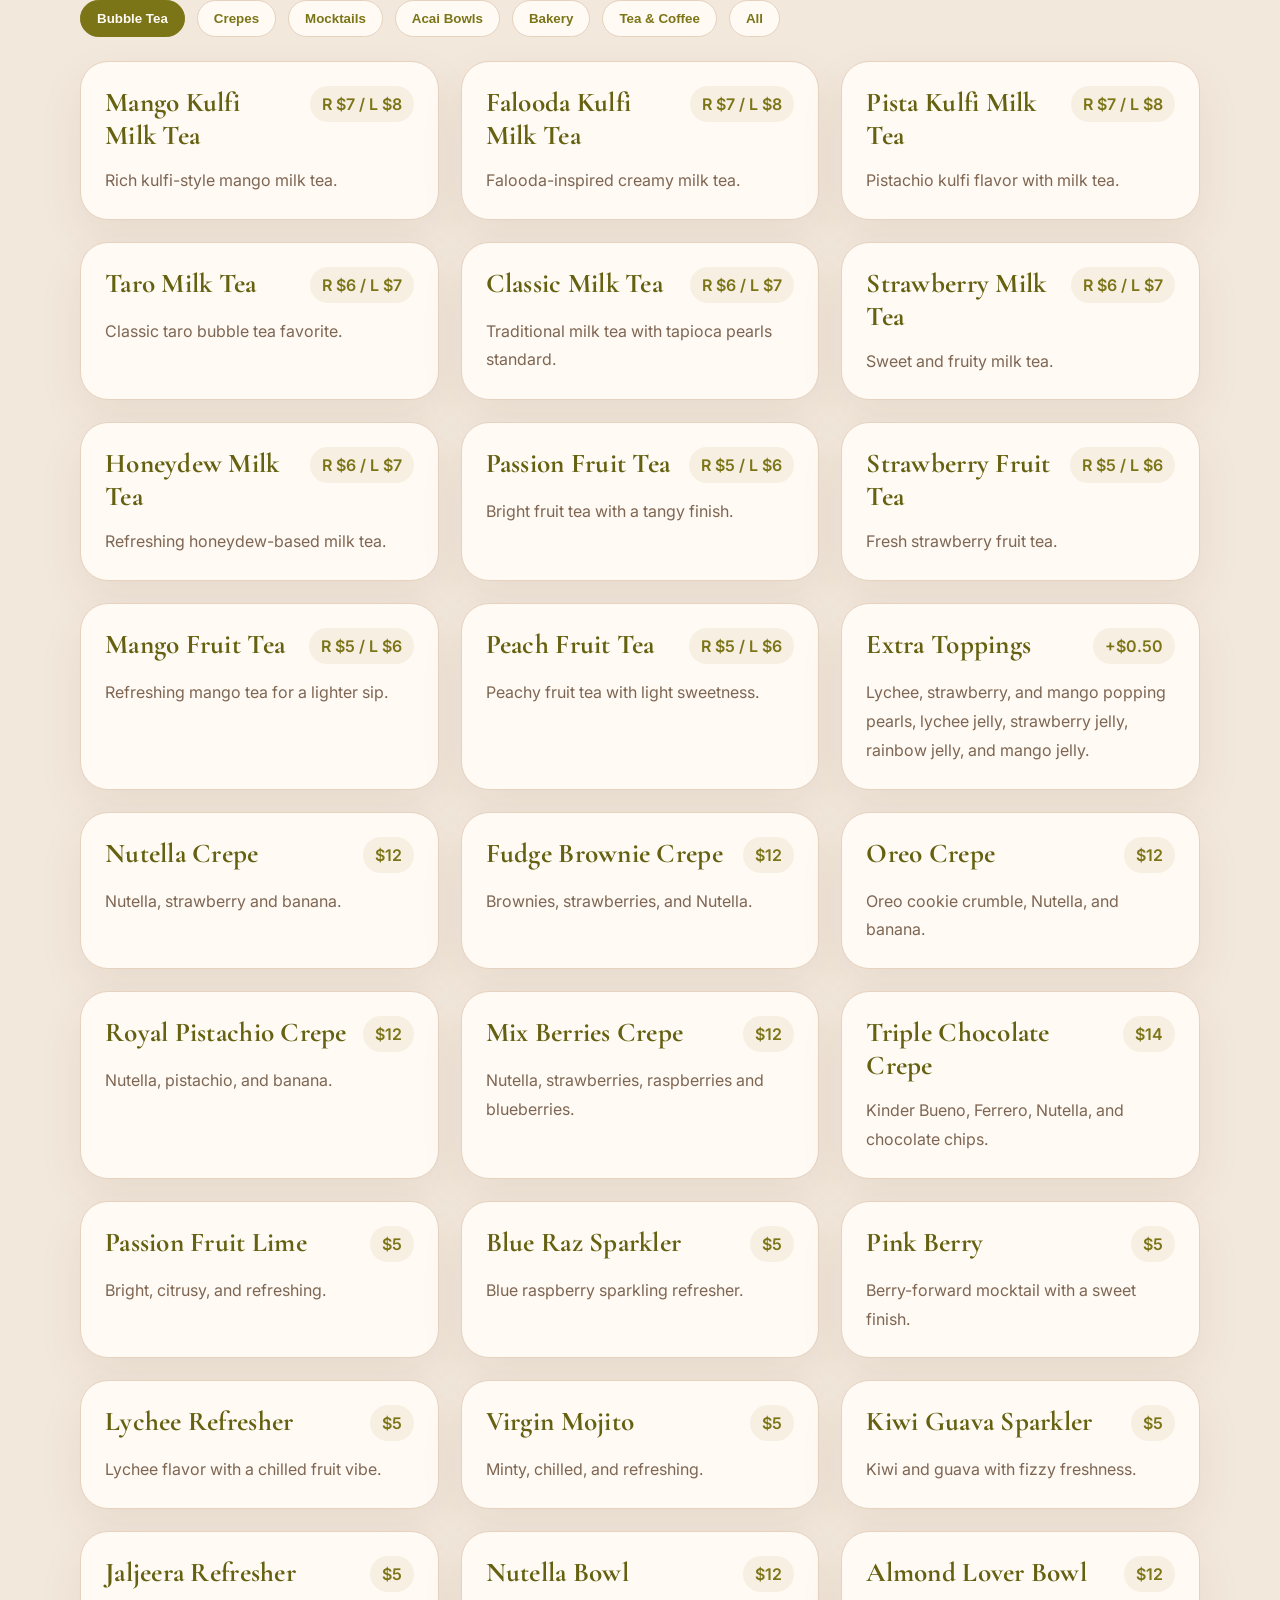
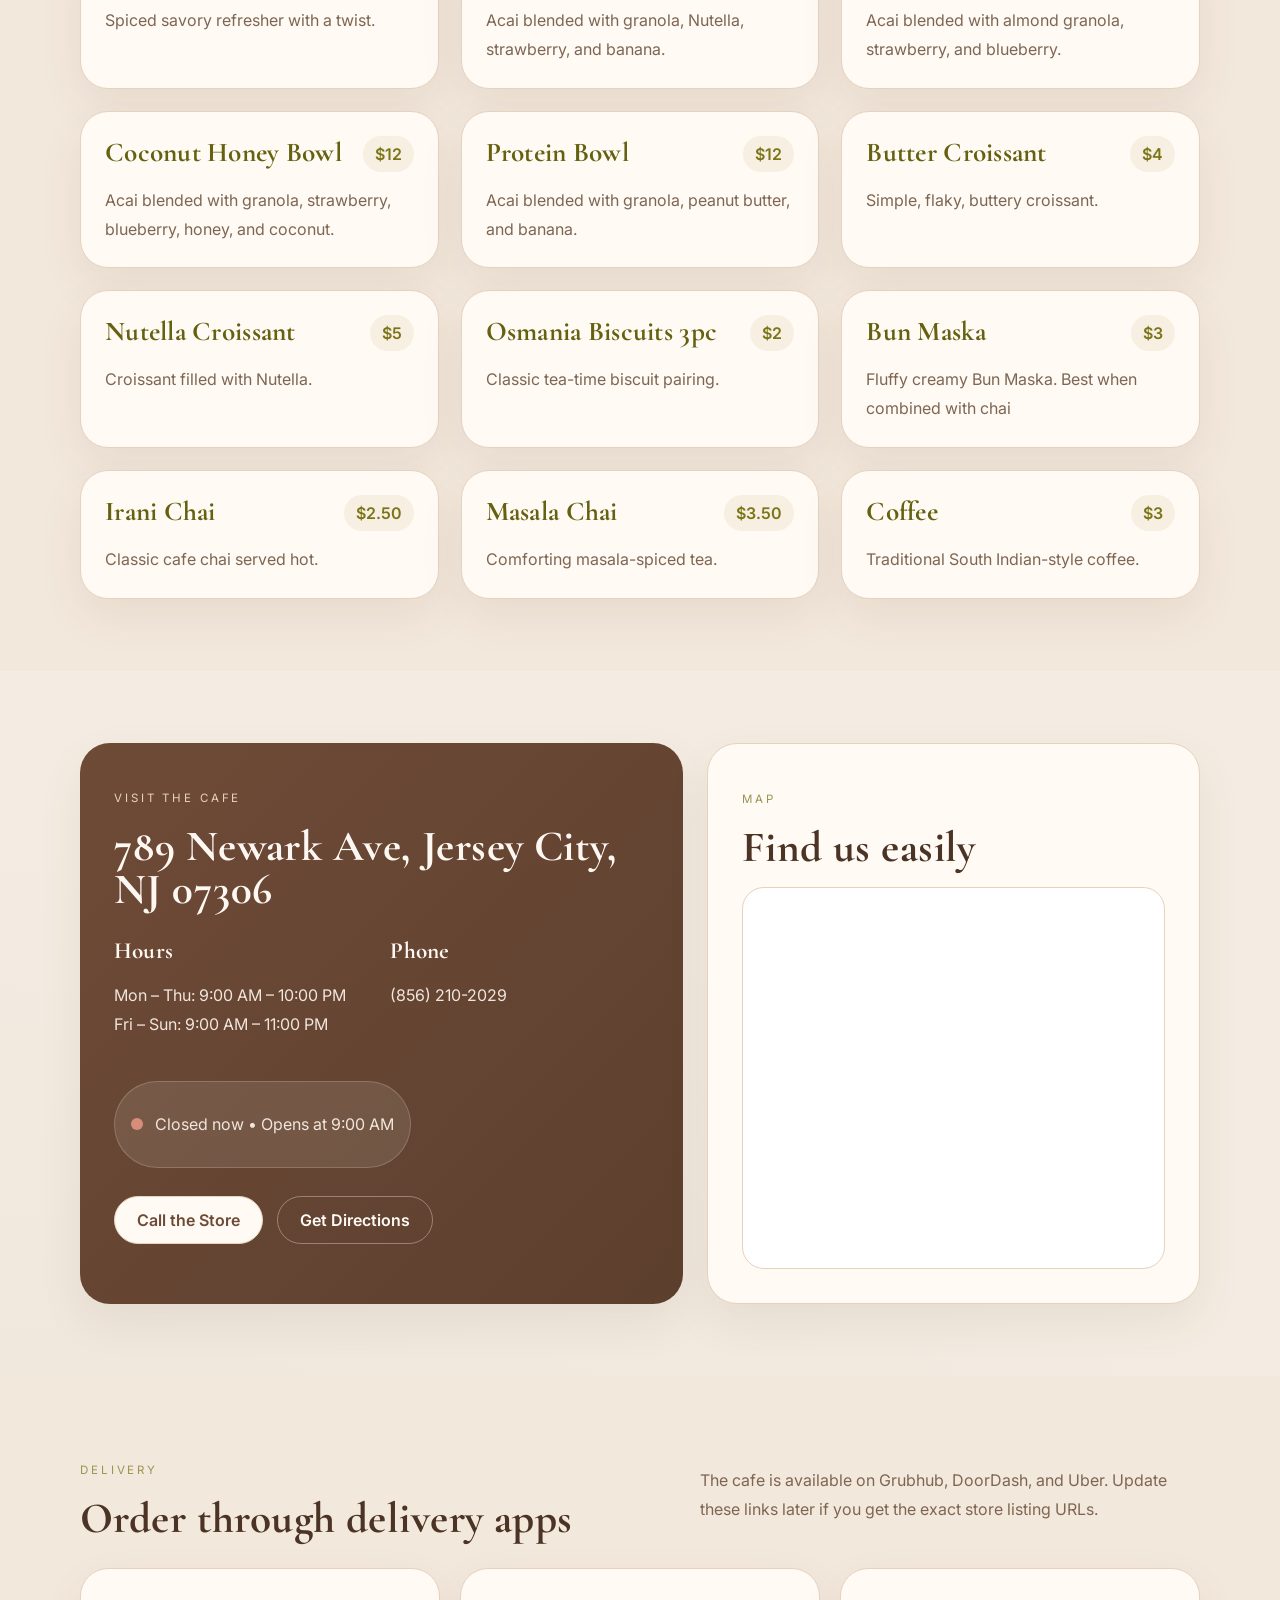
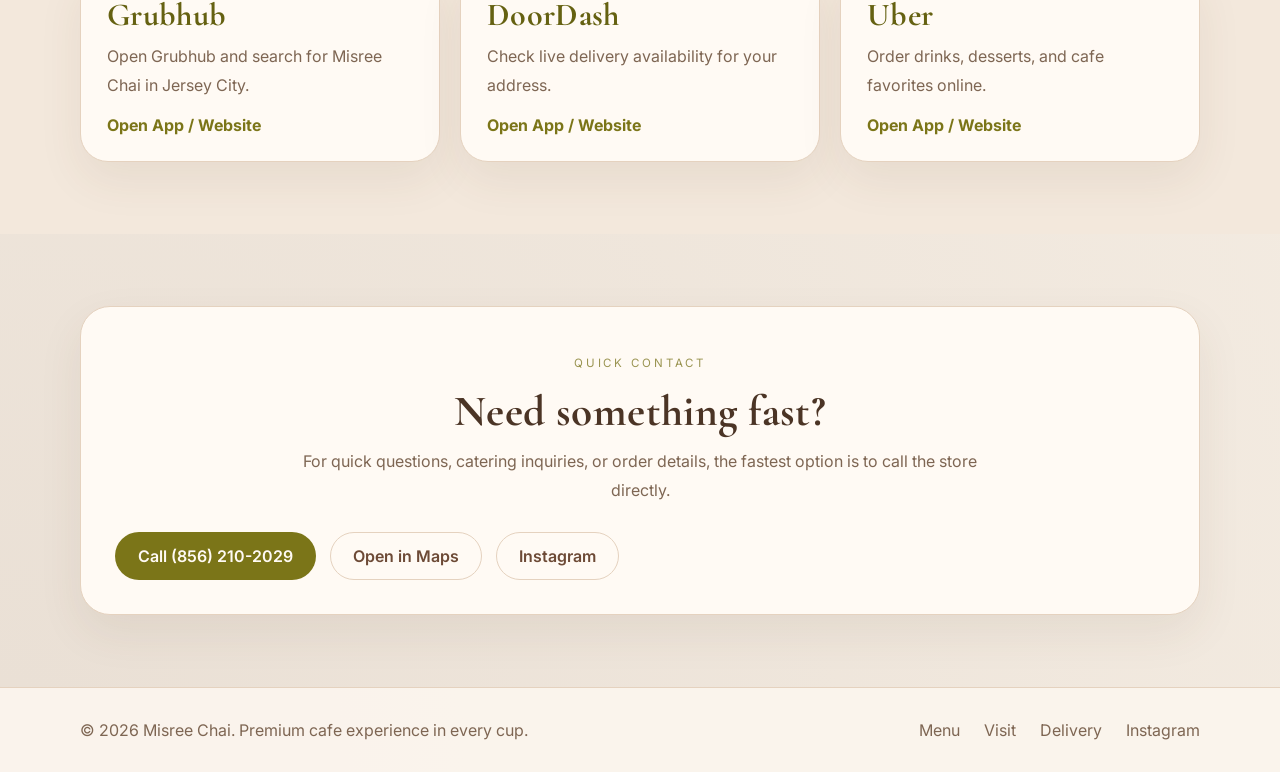
==== commit 8baed966: "small adjustments in format" ====
--- a/index.html
+++ b/index.html
@@ -3,79 +3,89 @@
 <head>
   <meta charset="UTF-8" />
   <meta name="viewport" content="width=device-width, initial-scale=1.0" />
-  <title>Misree Chai | Premium Cafe</title>
-  <meta name="description" content="Misree Chai is a premium neighborhood cafe with elegant chai, desserts, and a warm cream-and-brown aesthetic." />
+  <title>Misree Chai</title>
+  <meta name="description" content="Misree Chai is a premium neighborhood cafe in Jersey City with chai, bubble tea, mocktails, acai bowls, bakery, crepes, and coffee." />
   <link rel="preconnect" href="https://fonts.googleapis.com" />
   <link rel="preconnect" href="https://fonts.gstatic.com" crossorigin />
-  <link href="https://fonts.googleapis.com/css2?family=Cormorant+Garamond:wght@500;600;700&family=Inter:wght@400;500;600&display=swap" rel="stylesheet" />
-  <link rel="stylesheet" href="/style.css" />
+  <link href="https://fonts.googleapis.com/css2?family=Cormorant+Garamond:wght@500;600;700&family=Inter:wght@400;500;600;700&display=swap" rel="stylesheet" />
+  <link rel="stylesheet" href="style.css" />
 </head>
 <body>
   <header class="topbar">
     <div class="container nav">
-      <div class="brand">
-        <div class="brand-mark">MC</div>
+      <a href="#home" class="brand">
+        <img src="assets/logo.png" alt="Misree Chai logo" class="brand-logo" />
         <div>
-          <p class="eyebrow">Premium Cafe</p>
           <h1 class="brand-name">Misree Chai</h1>
         </div>
-      </div>
+      </a>
 
       <nav class="desktop-nav">
         <a href="#about">About</a>
         <a href="#menu">Menu</a>
-        <a href="#gallery">Gallery</a>
         <a href="#visit">Visit</a>
+        <a href="#delivery">Delivery</a>
       </nav>
 
       <div class="nav-actions">
         <button class="mobile-toggle" id="mobileToggle" aria-label="Open menu">☰</button>
-        <a class="btn btn-dark desktop-only" href="#visit">Visit Us</a>
+        <a class="btn btn-dark desktop-only" href="tel:+18562102029">Call Now</a>
       </div>
     </div>
 
     <nav class="mobile-nav" id="mobileNav">
       <a href="#about">About</a>
       <a href="#menu">Menu</a>
-      <a href="#gallery">Gallery</a>
       <a href="#visit">Visit</a>
+      <a href="#delivery">Delivery</a>
+      <a href="tel:+18562102029">Call Now</a>
     </nav>
   </header>
 
-  <main>
+  <main id="home">
     <section class="hero">
       <div class="container hero-grid">
         <div class="hero-copy">
-          <p class="pill">Crafted for comfort</p>
-          <h2>Premium chai, elegant desserts, and a cafe atmosphere worth lingering in.</h2>
+          <p class="pill">Elegant local favorite</p>
+          <h2>Bubble tea, chai, desserts, and a warm premium cafe experience.</h2>
           <p class="hero-text">
-            Misree Chai blends warmth, presentation, and rich flavor into a refined local cafe experience.
-            Soft cream tones, rich browns, and handcrafted beverages create a space that feels both modern and comforting.
+            Misree Chai brings together soft cream tones, warm brown elegance, handcrafted drinks, and comforting sweets in the heart of Jersey City.
           </p>
           <div class="hero-actions">
-            <a class="btn btn-dark" href="#menu">Explore Menu</a>
-            <a class="btn btn-light" href="#about">Our Story</a>
+            <a class="btn btn-dark" href="#menu">View Menu</a>
+            <a class="btn btn-light" href="#visit">Find Us</a>
+          </div>
+
+          <div class="quick-facts">
+            <div class="fact-card">
+              <span>Location</span>
+              <strong>789 Newark Ave, Jersey City</strong>
+            </div>
+            <div class="fact-card">
+              <span>Phone</span>
+              <strong>(856) 210-2029</strong>
+            </div>
+            <div class="fact-card">
+              <span>Status</span>
+              <strong id="heroStatus">Checking hours...</strong>
+            </div>
           </div>
         </div>
 
         <div class="hero-card">
           <div class="card-badge-row">
-            <span class="badge">Signature Pick</span>
-            <span class="subtle">Chef Favorite</span>
-          </div>
-          <h3>Saffron Milk Chai</h3>
+            <span class="badge">House Favorites</span>
+            <span class="subtle">Freshly made</span>
+          </div>
+          <h3>Bubble tea, crepes, acai bowls, and chai</h3>
           <p>
-            Smooth, aromatic, and delicately sweet with a premium cafe presentation that feels luxurious in every sip.
-          </p>
-
-          <div class="mini-grid">
+            A menu built for cravings: fruit teas, milk teas, bakery bites, mocktails, crepes, and classic chai.
+          </p>
+
+
             <div class="mini-box">
-              <span>Ambiance</span>
-              <strong>Elegant & Cozy</strong>
-            </div>
-            <div class="mini-box">
-              <span>Palette</span>
-              <strong>Cream & Brown</strong>
+              <span>Delivery</span>
+              <strong>Grubhub, DoorDash, Uber</strong>
             </div>
           </div>
         </div>
@@ -84,10 +94,10 @@
 
     <section class="highlights">
       <div class="container grid-4">
-        <article class="info-card">Premium tea blends and house spices</article>
-        <article class="info-card">Fresh pastries and dessert pairings</article>
-        <article class="info-card">Warm premium aesthetic with local comfort</article>
-        <article class="info-card">Fast service for dine-in and takeaway guests</article>
+        <article class="info-card">Premium aesthetic with a soft cream-and-brown interior feel.</article>
+        <article class="info-card">Bubble tea, acai bowls, crepes, bakery items, chai, coffee, and mocktails.</article>
+        <article class="info-card">Easy call button, live hours, map integration, and fast local directions.</article>
+        <article class="info-card">Available on Grubhub, DoorDash, and Uber delivery platforms.</article>
       </div>
     </section>
 
@@ -97,19 +107,17 @@
           <p class="section-label">About Misree Chai</p>
           <h3>A neighborhood cafe with a premium soul.</h3>
           <p>
-            Misree Chai is designed around comfort, quality, and visual elegance. We serve handcrafted chai,
-            refined desserts, and cafe favorites in a soft cream-and-brown setting that invites guests to slow down,
-            connect, and enjoy every moment.
+            Misree Chai blends boutique-cafe aesthetics with crowd-pleasing drinks and desserts. The experience is simple: beautiful presentation, rich flavors, a welcoming vibe, and a menu broad enough for tea lovers, dessert lovers, and casual cafe visitors alike.
           </p>
         </div>
 
         <div class="panel dark-panel">
-          <p class="section-label light">Experience</p>
+          <p class="section-label light">What people come for</p>
           <ul class="feature-list">
-            <li>Handcrafted chai recipes with premium ingredients</li>
-            <li>Aesthetic interiors for relaxed meetups and cozy evenings</li>
-            <li>Carefully selected dessert pairings</li>
-            <li>Local neighborhood warmth with elevated presentation</li>
+            <li>Bubble tea in classic, fruit, and kulfi-inspired flavors</li>
+            <li>Acai bowls, mocktails, bakery items, and crepes</li>
+            <li>Comfort drinks like Irani chai, masala chai, and South Indian coffee</li>
+            <li>Warm aesthetic and a polished neighborhood-cafe experience</li>
           </ul>
         </div>
       </div>
@@ -120,144 +128,263 @@
         <div class="section-head">
           <div>
             <p class="section-label">Menu</p>
-            <h3>Signature selections</h3>
+            <h3>Explore the menu</h3>
           </div>
           <p class="section-copy">
-            A curated menu of premium chai, specialty drinks, and dessert pairings designed for a refined cafe experience.
+            Filter through the categories below. Prices could be slightly changed.
           </p>
         </div>
 
         <div class="menu-filter">
-          <button class="filter-btn active" data-filter="all">All</button>
-          <button class="filter-btn" data-filter="chai">Chai</button>
-          <button class="filter-btn" data-filter="dessert">Desserts</button>
+          <button class="filter-btn active" data-filter="bubble-tea">Bubble Tea</button>
+          <button class="filter-btn" data-filter="crepes">Crepes</button>
+          <button class="filter-btn" data-filter="mocktails">Mocktails</button>
+          <button class="filter-btn" data-filter="acai">Acai Bowls</button>
           <button class="filter-btn" data-filter="bakery">Bakery</button>
+          <button class="filter-btn" data-filter="tea-coffee">Tea & Coffee</button>
+          <button class="filter-btn" data-filter="all">All</button>
         </div>
 
         <div class="menu-grid" id="menuGrid">
-          <article class="menu-card" data-category="chai">
-            <div class="menu-top">
-              <h4>Royal Masala Chai</h4>
-              <span>$4.50</span>
-            </div>
-            <p>Slow-brewed black tea with ginger, cardamom, cinnamon, clove, and creamy milk.</p>
-          </article>
-
-          <article class="menu-card" data-category="chai">
-            <div class="menu-top">
-              <h4>Saffron Milk Chai</h4>
-              <span>$5.25</span>
-            </div>
-            <p>Aromatic chai infused with saffron and a delicate sweet finish for a luxurious sip.</p>
-          </article>
-
-          <article class="menu-card" data-category="chai">
-            <div class="menu-top">
-              <h4>Karak Reserve</h4>
-              <span>$4.95</span>
-            </div>
-            <p>Bold and rich with deeper spice notes for guests who enjoy a stronger premium cup.</p>
-          </article>
-
-          <article class="menu-card" data-category="dessert">
-            <div class="menu-top">
-              <h4>Lotus Milk Cake</h4>
-              <span>$6.25</span>
-            </div>
-            <p>Soft sponge layered with cream and caramel biscuit topping for a rich dessert finish.</p>
-          </article>
-
-          <article class="menu-card" data-category="dessert">
-            <div class="menu-top">
-              <h4>Rose Pistachio Slice</h4>
-              <span>$5.75</span>
-            </div>
-            <p>Soft cream dessert finished with rose notes and crushed pistachio for a refined bite.</p>
+          <article class="menu-card" data-category="bubble-tea">
+            <div class="menu-top"><h4>Mango Kulfi Milk Tea</h4><span>R $7 / L $8</span></div>
+            <p>Rich kulfi-style mango milk tea.</p>
+          </article>
+          <article class="menu-card" data-category="bubble-tea">
+            <div class="menu-top"><h4>Falooda Kulfi Milk Tea</h4><span>R $7 / L $8</span></div>
+            <p>Falooda-inspired creamy milk tea.</p>
+          </article>
+          <article class="menu-card" data-category="bubble-tea">
+            <div class="menu-top"><h4>Pista Kulfi Milk Tea</h4><span>R $7 / L $8</span></div>
+            <p>Pistachio kulfi flavor with milk tea.</p>
+          </article>
+          <article class="menu-card" data-category="bubble-tea">
+            <div class="menu-top"><h4>Taro Milk Tea</h4><span>R $6 / L $7</span></div>
+            <p>Classic taro bubble tea favorite.</p>
+          </article>
+          <article class="menu-card" data-category="bubble-tea">
+            <div class="menu-top"><h4>Classic Milk Tea</h4><span>R $6 / L $7</span></div>
+            <p>Traditional milk tea with tapioca pearls standard.</p>
+          </article>
+          <article class="menu-card" data-category="bubble-tea">
+            <div class="menu-top"><h4>Strawberry Milk Tea</h4><span>R $6 / L $7</span></div>
+            <p>Sweet and fruity milk tea.</p>
+          </article>
+          <article class="menu-card" data-category="bubble-tea">
+            <div class="menu-top"><h4>Honeydew Milk Tea</h4><span>R $6 / L $7</span></div>
+            <p>Refreshing honeydew-based milk tea.</p>
+          </article>
+          <article class="menu-card" data-category="bubble-tea">
+            <div class="menu-top"><h4>Passion Fruit Tea</h4><span>R $5 / L $6</span></div>
+            <p>Bright fruit tea with a tangy finish.</p>
+          </article>
+          <article class="menu-card" data-category="bubble-tea">
+            <div class="menu-top"><h4>Strawberry Fruit Tea</h4><span>R $5 / L $6</span></div>
+            <p>Fresh strawberry fruit tea.</p>
+          </article>
+          <article class="menu-card" data-category="bubble-tea">
+            <div class="menu-top"><h4>Mango Fruit Tea</h4><span>R $5 / L $6</span></div>
+            <p>Refreshing mango tea for a lighter sip.</p>
+          </article>
+          <article class="menu-card" data-category="bubble-tea">
+            <div class="menu-top"><h4>Peach Fruit Tea</h4><span>R $5 / L $6</span></div>
+            <p>Peachy fruit tea with light sweetness.</p>
+          </article>
+          <article class="menu-card" data-category="bubble-tea">
+            <div class="menu-top"><h4>Extra Toppings</h4><span>+$0.50</span></div>
+            <p>Lychee, strawberry, and mango popping pearls, lychee jelly, strawberry jelly, rainbow jelly, and mango jelly.</p>
+          </article>
+
+          <article class="menu-card" data-category="crepes">
+            <div class="menu-top"><h4>Nutella Crepe</h4><span>$12</span></div>
+            <p>Nutella, strawberry and banana.</p>
+          </article>
+          <article class="menu-card" data-category="crepes">
+            <div class="menu-top"><h4>Fudge Brownie Crepe</h4><span>$12</span></div>
+            <p>Brownies, strawberries, and Nutella.</p>
+          </article>
+          <article class="menu-card" data-category="crepes">
+            <div class="menu-top"><h4>Oreo Crepe</h4><span>$12</span></div>
+            <p>Oreo cookie crumble, Nutella, and banana.</p>
+          </article>
+          <article class="menu-card" data-category="crepes">
+            <div class="menu-top"><h4>Royal Pistachio Crepe</h4><span>$12</span></div>
+            <p>Nutella, pistachio, and banana.</p>
+          </article>
+          <article class="menu-card" data-category="crepes">
+            <div class="menu-top"><h4>Mix Berries Crepe</h4><span>$12</span></div>
+            <p>Nutella, strawberries, raspberries and blueberries.</p>
+          </article>
+          <article class="menu-card" data-category="crepes">
+            <div class="menu-top"><h4>Triple Chocolate Crepe</h4><span>$14</span></div>
+            <p>Kinder Bueno, Ferrero, Nutella, and chocolate chips.</p>
+          </article>
+
+          <article class="menu-card" data-category="mocktails">
+            <div class="menu-top"><h4>Passion Fruit Lime</h4><span>$5</span></div>
+            <p>Bright, citrusy, and refreshing.</p>
+          </article>
+          <article class="menu-card" data-category="mocktails">
+            <div class="menu-top"><h4>Blue Raz Sparkler</h4><span>$5</span></div>
+            <p>Blue raspberry sparkling refresher.</p>
+          </article>
+          <article class="menu-card" data-category="mocktails">
+            <div class="menu-top"><h4>Pink Berry</h4><span>$5</span></div>
+            <p>Berry-forward mocktail with a sweet finish.</p>
+          </article>
+          <article class="menu-card" data-category="mocktails">
+            <div class="menu-top"><h4>Lychee Refresher</h4><span>$5</span></div>
+            <p>Lychee flavor with a chilled fruit vibe.</p>
+          </article>
+          <article class="menu-card" data-category="mocktails">
+            <div class="menu-top"><h4>Virgin Mojito</h4><span>$5</span></div>
+            <p>Minty, chilled, and refreshing.</p>
+          </article>
+          <article class="menu-card" data-category="mocktails">
+            <div class="menu-top"><h4>Kiwi Guava Sparkler</h4><span>$5</span></div>
+            <p>Kiwi and guava with fizzy freshness.</p>
+          </article>
+          <article class="menu-card" data-category="mocktails">
+            <div class="menu-top"><h4>Jaljeera Refresher</h4><span>$5</span></div>
+            <p>Spiced savory refresher with a twist.</p>
+          </article>
+
+          <article class="menu-card" data-category="acai">
+            <div class="menu-top"><h4>Nutella Bowl</h4><span>$12</span></div>
+            <p>Acai blended with granola, Nutella, strawberry, and banana.</p>
+          </article>
+          <article class="menu-card" data-category="acai">
+            <div class="menu-top"><h4>Almond Lover Bowl</h4><span>$12</span></div>
+            <p>Acai blended with almond granola, strawberry, and blueberry.</p>
+          </article>
+          <article class="menu-card" data-category="acai">
+            <div class="menu-top"><h4>Coconut Honey Bowl</h4><span>$12</span></div>
+            <p>Acai blended with granola, strawberry, blueberry, honey, and coconut.</p>
+          </article>
+          <article class="menu-card" data-category="acai">
+            <div class="menu-top"><h4>Protein Bowl</h4><span>$12</span></div>
+            <p>Acai blended with granola, peanut butter, and banana.</p>
           </article>
 
           <article class="menu-card" data-category="bakery">
-            <div class="menu-top">
-              <h4>Butter Croissant</h4>
-              <span>$3.75</span>
-            </div>
-            <p>Flaky, buttery, and served warm to pair beautifully with chai or coffee.</p>
-          </article>
-        </div>
-      </div>
-    </section>
-
-    <section id="gallery" class="section">
+            <div class="menu-top"><h4>Butter Croissant</h4><span>$4</span></div>
+            <p>Simple, flaky, buttery croissant.</p>
+          </article>
+          <article class="menu-card" data-category="bakery">
+            <div class="menu-top"><h4>Nutella Croissant</h4><span>$5</span></div>
+            <p>Croissant filled with Nutella.</p>
+          </article>
+          <article class="menu-card" data-category="bakery">
+            <div class="menu-top"><h4>Osmania Biscuits 3pc</h4><span>$2</span></div>
+            <p>Classic tea-time biscuit pairing.</p>
+          </article>
+          <article class="menu-card" data-category="bakery">
+            <div class="menu-top"><h4>Bun Maska</h4><span>$3</span></div>
+            <p>Fluffy creamy Bun Maska. Best when combined with chai</p>
+          </article>
+
+          <article class="menu-card" data-category="tea-coffee">
+            <div class="menu-top"><h4>Irani Chai</h4><span>$2.50</span></div>
+            <p>Classic cafe chai served hot.</p>
+          </article>
+          <article class="menu-card" data-category="tea-coffee">
+            <div class="menu-top"><h4>Masala Chai</h4><span>$3.50</span></div>
+            <p>Comforting masala-spiced tea.</p>
+          </article>
+          <article class="menu-card" data-category="tea-coffee">
+            <div class="menu-top"><h4>Coffee</h4><span>$3</span></div>
+            <p>Traditional South Indian-style coffee.</p>
+          </article>
+        </div>
+      </div>
+    </section>
+
+    <section id="visit" class="section">
+      <div class="container visit-grid">
+        <div class="panel dark-panel">
+          <p class="section-label light">Visit the cafe</p>
+          <h3>789 Newark Ave, Jersey City, NJ 07306</h3>
+
+          <div class="visit-info">
+            <div>
+              <h4>Hours</h4>
+              <p>Mon – Thu: 9:00 AM – 10:00 PM<br>Fri – Sun: 9:00 AM – 11:00 PM</p>
+            </div>
+            <div>
+              <h4>Phone</h4>
+              <p>(856) 210-2029</p>
+            </div>
+          </div>
+
+          <div class="status-box">
+            <span class="status-dot" id="statusDot"></span>
+            <p id="openStatus">Checking cafe status...</p>
+          </div>
+
+          <div class="hero-actions">
+            <a class="btn btn-light" href="tel:+18562102029">Call the Store</a>
+            <a class="btn btn-outline" target="_blank" rel="noreferrer" href="https://www.google.com/maps/dir/?api=1&destination=Misree+Chai+Jersey+City"">Get Directions</a>
+          </div>
+        </div>
+
+        <div class="panel light-panel map-panel">
+          <p class="section-label">Map</p>
+          <h3>Find us easily</h3>
+          <div class="map-wrap">
+            <iframe
+            src="https://www.google.com/maps?q=Misree+Chai+Jersey+City&output=embed"
+            loading="lazy">
+          </iframe>
+          </div>
+        </div>
+      </div>
+    </section>
+
+    <section id="delivery" class="section section-soft">
       <div class="container">
         <div class="section-head">
           <div>
-            <p class="section-label">Gallery Feel</p>
-            <h3>The premium aesthetic</h3>
+            <p class="section-label">Delivery</p>
+            <h3>Order through delivery apps</h3>
           </div>
           <p class="section-copy">
-            A visual identity built around cream tones, rich browns, soft lighting, and elegant presentation.
-          </p>
-        </div>
-
-        <div class="gallery-grid">
-          <div class="gallery-card">
-            <span>Scene 01</span>
-            <p>Artisan chai served in elegant cups with warm creamy textures.</p>
-          </div>
-          <div class="gallery-card">
-            <span>Scene 02</span>
-            <p>Soft cream seating and brown wood accents for a premium local vibe.</p>
-          </div>
-          <div class="gallery-card">
-            <span>Scene 03</span>
-            <p>Fresh pastries and desserts arranged with boutique cafe presentation.</p>
-          </div>
-          <div class="gallery-card">
-            <span>Scene 04</span>
-            <p>Cozy corners designed for conversations, study breaks, and evening comfort.</p>
-          </div>
-        </div>
-      </div>
-    </section>
-
-    <section id="visit" class="section">
-      <div class="container visit-grid">
-        <div class="panel dark-panel">
-          <p class="section-label light">Visit Us</p>
-          <h3>Your next favorite chai stop.</h3>
-
-          <div class="visit-info">
-            <div>
-              <h4>Hours</h4>
-              <p id="hoursText">Mon – Thu: 8:00 AM – 9:00 PM<br />Fri – Sun: 9:00 AM – 11:00 PM</p>
-            </div>
-            <div>
-              <h4>Location</h4>
-              <p>123 Cafe Street<br />Jersey City, NJ</p>
-            </div>
-          </div>
-
-          <div class="status-box">
-            <span class="status-dot" id="statusDot"></span>
-            <p id="openStatus">Checking cafe status...</p>
-          </div>
-
+            The cafe is available on Grubhub, DoorDash, and Uber. Update these links later if you get the exact store listing URLs.
+          </p>
+        </div>
+
+        <div class="delivery-grid">
+          <a class="delivery-card" target="_blank" rel="noreferrer" href="https://www.grubhub.com">
+            <h4>Grubhub</h4>
+            <p>Open Grubhub and search for Misree Chai in Jersey City.</p>
+            <span>Open App / Website</span>
+          </a>
+          <a class="delivery-card" target="_blank" rel="noreferrer" href="https://www.doordash.com">
+            <h4>DoorDash</h4>
+            <p>Check live delivery availability for your address.</p>
+            <span>Open App / Website</span>
+          </a>
+          <a class="delivery-card" target="_blank" rel="noreferrer" href="https://www.ubereats.com">
+            <h4>Uber</h4>
+            <p>Order drinks, desserts, and cafe favorites online.</p>
+            <span>Open App / Website</span>
+          </a>
+        </div>
+      </div>
+    </section>
+
+    <section class="section contact-section">
+      <div class="container">
+        <div class="panel light-panel">
+          <p class="section-label">Quick contact</p>
+          <h3>Need something fast?</h3>
+          <p class="contact-copy">
+            For quick questions, catering inquiries, or order details, the fastest option is to call the store directly.
+          </p>
           <div class="hero-actions">
-            <a class="btn btn-light" href="tel:+12012345678">Call Now</a>
-            <a class="btn btn-outline" href="https://www.instagram.com" target="_blank" rel="noreferrer">Instagram</a>
-          </div>
-        </div>
-
-        <div class="panel light-panel">
-          <p class="section-label">Contact</p>
-          <h3>Send an inquiry</h3>
-
-          <form id="contactForm" class="contact-form">
-            <input type="text" id="name" placeholder="Your name" required />
-            <input type="email" id="email" placeholder="Email address" required />
-            <textarea id="message" rows="5" placeholder="Tell us about your visit, event, or catering request" required></textarea>
-            <button type="submit" class="btn btn-dark">Send Message</button>
-            <p class="form-note" id="formNote"></p>
-          </form>
+            <a class="btn btn-dark" href="tel:+18562102029">Call (856) 210-2029</a>
+            <a class="btn btn-light" target="_blank" rel="noreferrer" href="https://www.google.com/maps/search/?api=1&query=Misree+789+Newark+Ave,+Jersey+City,+NJ+07306">Open in Maps</a>
+            <a class="btn btn-light" target="_blank" rel="noreferrer" href="https://www.instagram.com/misreechai/">Instagram</a>
+          </div>
         </div>
       </div>
     </section>
@@ -268,12 +395,13 @@
       <p>© 2026 Misree Chai. Premium cafe experience in every cup.</p>
       <div class="footer-links">
         <a href="#menu">Menu</a>
-        <a href="#gallery">Gallery</a>
-        <a href="#visit">Contact</a>
+        <a href="#visit">Visit</a>
+        <a href="#delivery">Delivery</a>
+        <a href="https://www.instagram.com/misreechai/" class="social">Instagram</a>
       </div>
     </div>
   </footer>
 
-  <script src="/script.js"></script>
+  <script src="script.js"></script>
 </body>
-</html>+</html>
--- a/style.css
+++ b/style.css
@@ -1,647 +1,619 @@
 :root {
-    --bg: #f7efe5;
-    --bg-soft: #f2e4d4;
-    --panel: #fffaf4;
-    --panel-2: #f8efe3;
-    --text: #4b3425;
-    --muted: #7e6653;
-    --brown: #6d4a36;
-    --brown-dark: #573927;
-    --brown-light: #c8a98b;
-    --border: #e5d2bf;
-    --shadow: 0 18px 45px rgba(89, 61, 42, 0.08);
-    --radius-xl: 30px;
-    --radius-lg: 22px;
-  }
-  
-  * {
-    box-sizing: border-box;
-  }
-  
-  html {
-    scroll-behavior: smooth;
-  }
-  
-  body {
-    margin: 0;
-    background:
-      radial-gradient(circle at top right, rgba(200, 169, 139, 0.18), transparent 25%),
-      radial-gradient(circle at bottom left, rgba(109, 74, 54, 0.08), transparent 28%),
-      var(--bg);
-    color: var(--text);
-    font-family: "Inter", sans-serif;
-  }
-  
-  a {
-    color: inherit;
-    text-decoration: none;
-  }
-  
-  p {
-    line-height: 1.8;
-  }
-  
-  h1, h2, h3, h4 {
-    margin: 0;
-    font-family: "Cormorant Garamond", serif;
-    letter-spacing: 0.01em;
-  }
-  
-  .container {
-    width: min(1120px, calc(100% - 40px));
-    margin: 0 auto;
-  }
-  
-  .topbar {
-    position: sticky;
-    top: 0;
-    z-index: 1000;
-    background: rgba(251, 245, 238, 0.9);
-    border-bottom: 1px solid var(--border);
-    backdrop-filter: blur(10px);
-  }
-  
-  .nav {
-    min-height: 82px;
-    display: flex;
-    align-items: center;
-    justify-content: space-between;
-    gap: 20px;
-  }
-  
-  .brand {
-    display: flex;
-    align-items: center;
-    gap: 14px;
-  }
-  
-  .brand-mark {
-    width: 48px;
-    height: 48px;
-    border-radius: 50%;
-    display: grid;
-    place-items: center;
-    background: linear-gradient(135deg, #8b6147, #5f3f2d);
-    color: #fffaf4;
-    font-weight: 700;
-    box-shadow: var(--shadow);
-  }
-  
-  .eyebrow,
-  .section-label,
-  .gallery-card span,
-  .mini-box span,
-  .badge,
-  .pill {
-    text-transform: uppercase;
-    letter-spacing: 0.25em;
-    font-size: 0.72rem;
-  }
-  
-  .eyebrow,
-  .section-label,
-  .gallery-card span,
-  .mini-box span {
-    color: #9a775b;
-  }
-  
-  .brand-name {
-    font-size: 1.8rem;
-  }
-  
-  .desktop-nav {
-    display: flex;
-    gap: 30px;
-  }
-  
-  .desktop-nav a,
-  .footer-links a,
-  .mobile-nav a {
-    transition: 0.2s ease;
-  }
-  
-  .desktop-nav a:hover,
-  .footer-links a:hover,
-  .mobile-nav a:hover {
-    color: var(--brown);
-  }
-  
-  .nav-actions {
-    display: flex;
-    align-items: center;
-    gap: 12px;
-  }
-  
-  .mobile-toggle {
-    display: none;
-    border: 1px solid var(--border);
-    background: var(--panel);
-    color: var(--brown);
-    border-radius: 12px;
-    padding: 10px 12px;
-    cursor: pointer;
-  }
-  
-  .mobile-nav {
-    display: none;
-    flex-direction: column;
-    gap: 14px;
-    padding: 0 20px 20px;
-  }
-  
-  .mobile-nav.open {
-    display: flex;
-  }
-  
-  .hero {
-    padding: 76px 0 38px;
-  }
-  
-  .hero-grid {
-    display: grid;
-    grid-template-columns: 1.1fr 0.9fr;
-    gap: 40px;
-    align-items: center;
-  }
-  
-  .pill {
-    display: inline-block;
-    border: 1px solid var(--border);
-    background: #fff9f3;
-    border-radius: 999px;
-    padding: 10px 16px;
-    color: #9a775b;
-    margin-bottom: 20px;
-  }
-  
-  .hero-copy h2 {
-    font-size: clamp(3rem, 5vw, 5rem);
-    line-height: 0.98;
-    max-width: 760px;
-  }
-  
-  .hero-text {
-    max-width: 720px;
-    margin: 22px 0 0;
-    font-size: 1.06rem;
-    color: var(--muted);
-  }
-  
-  .hero-actions {
-    display: flex;
-    gap: 14px;
-    flex-wrap: wrap;
-    margin-top: 28px;
-  }
-  
-  .btn {
-    display: inline-flex;
-    align-items: center;
-    justify-content: center;
-    min-height: 48px;
-    padding: 0 22px;
-    border-radius: 999px;
-    font-weight: 600;
-    transition: 0.2s ease;
-    border: 1px solid transparent;
-  }
-  
-  .btn-dark {
-    background: var(--brown);
-    color: #fffaf4;
-  }
-  
-  .btn-dark:hover {
-    background: var(--brown-dark);
-  }
-  
-  .btn-light {
-    background: #fffaf4;
-    color: var(--brown);
-    border-color: var(--border);
-  }
-  
-  .btn-light:hover {
-    background: #f3e6d8;
-  }
-  
-  .btn-outline {
-    border-color: rgba(255, 250, 244, 0.35);
-    color: #fffaf4;
-  }
-  
-  .btn-outline:hover {
-    background: rgba(255, 250, 244, 0.08);
-  }
-  
-  .hero-card,
-  .panel,
-  .info-card,
-  .menu-card,
-  .gallery-card {
-    box-shadow: var(--shadow);
-  }
-  
-  .hero-card {
-    background: var(--panel);
-    border: 1px solid var(--border);
-    border-radius: var(--radius-xl);
-    padding: 32px;
-  }
-  
-  .card-badge-row {
-    display: flex;
-    justify-content: space-between;
-    align-items: center;
-    gap: 12px;
-  }
-  
-  .badge {
-    padding: 8px 12px;
-    background: var(--panel-2);
-    border-radius: 999px;
-    color: #8d6a50;
-  }
-  
-  .subtle {
-    color: #8d6a50;
-    font-size: 0.95rem;
-  }
-  
-  .hero-card h3 {
-    margin-top: 20px;
-    font-size: 2.35rem;
-  }
-  
-  .hero-card p {
-    margin-top: 14px;
-    color: var(--muted);
-  }
-  
-  .mini-grid {
-    margin-top: 26px;
-    display: grid;
-    grid-template-columns: repeat(2, 1fr);
-    gap: 14px;
-  }
-  
-  .mini-box {
-    background: var(--bg);
-    border-radius: 20px;
-    padding: 18px;
-  }
-  
-  .mini-box strong {
-    display: block;
-    margin-top: 8px;
-    font-size: 1.05rem;
-    font-family: "Cormorant Garamond", serif;
-  }
-  
-  .highlights {
-    padding: 10px 0 30px;
-  }
-  
-  .grid-4 {
-    display: grid;
-    grid-template-columns: repeat(4, 1fr);
-    gap: 18px;
-  }
-  
-  .info-card {
-    background: var(--panel);
-    border: 1px solid var(--border);
-    border-radius: 24px;
-    padding: 22px;
-    font-size: 0.97rem;
-    line-height: 1.75;
-  }
-  
-  .section {
-    padding: 72px 0;
-  }
-  
-  .section-soft {
-    background: var(--bg-soft);
-  }
-  
-  .about-grid,
-  .visit-grid {
-    display: grid;
-    grid-template-columns: 1.1fr 0.9fr;
-    gap: 24px;
-  }
-  
-  .panel {
-    border-radius: var(--radius-xl);
-    padding: 34px;
-  }
-  
-  .light-panel {
-    background: var(--panel);
-    border: 1px solid var(--border);
-  }
-  
-  .dark-panel {
-    background: linear-gradient(135deg, #6e4b37, #5d3f2e);
-    color: #fff8f2;
-  }
-  
-  .dark-panel p,
-  .dark-panel li {
-    color: #f1e6dd;
-  }
-  
-  .section-label {
-    margin-bottom: 16px;
-  }
-  
-  .section-label.light {
-    color: #ead2be;
-  }
-  
-  .panel h3,
-  .section-head h3 {
-    font-size: 2.7rem;
-    line-height: 1;
-  }
-  
-  .feature-list {
-    margin: 22px 0 0;
-    padding-left: 18px;
-    display: grid;
-    gap: 10px;
-    line-height: 1.75;
-  }
-  
-  .section-head {
-    display: flex;
-    justify-content: space-between;
-    align-items: end;
-    gap: 30px;
-    margin-bottom: 28px;
-  }
-  
-  .section-copy {
-    max-width: 500px;
-    color: var(--muted);
-  }
-  
-  .menu-filter {
-    display: flex;
-    gap: 12px;
-    flex-wrap: wrap;
-    margin-bottom: 24px;
-  }
-  
-  .filter-btn {
-    background: #fffaf4;
-    color: var(--brown);
-    border: 1px solid var(--border);
-    border-radius: 999px;
-    padding: 10px 16px;
-    cursor: pointer;
-    font-weight: 600;
-    transition: 0.2s ease;
-  }
-  
-  .filter-btn:hover,
-  .filter-btn.active {
-    background: var(--brown);
-    color: #fffaf4;
-    border-color: var(--brown);
-  }
-  
-  .menu-grid {
-    display: grid;
-    grid-template-columns: repeat(3, 1fr);
-    gap: 22px;
-  }
-  
-  .menu-card {
-    background: var(--panel);
-    border: 1px solid var(--border);
-    border-radius: 28px;
-    padding: 24px;
-    transition: transform 0.2s ease, opacity 0.2s ease;
-  }
-  
-  .menu-card.hidden {
+  --bg: #f4ece2;
+  --bg-soft: #f3e8dc;
+  --panel: #fffaf4;
+  --panel-2: #f8efe3;
+  --text: #4b3425;
+  --muted: #7e6653;
+  --brown: #6d4a36;
+  --brown-dark: #573927;
+  --olive: #7b7518;
+  --olive-deep: #656111;
+  --olive-soft: #9a9451;
+  --border: #e5d2bf;
+  --shadow: 0 18px 45px rgba(89, 61, 42, 0.08);
+  --radius-xl: 30px;
+  --radius-lg: 22px;
+}
+
+* { box-sizing: border-box; }
+html { scroll-behavior: smooth; }
+
+body {
+  margin: 0;
+  background:
+    radial-gradient(circle at top right, rgba(200, 169, 139, 0.18), transparent 25%),
+    radial-gradient(circle at bottom left, rgba(109, 74, 54, 0.08), transparent 28%),
+    var(--bg);
+  color: var(--text);
+  font-family: "Inter", sans-serif;
+}
+
+a { color: inherit; text-decoration: none; }
+p { line-height: 1.8; }
+h1, h2, h3, h4 {
+  margin: 0;
+  font-family: "Cormorant Garamond", serif;
+  letter-spacing: 0.01em;
+}
+
+.container {
+  width: min(1120px, calc(100% - 40px));
+  margin: 0 auto;
+}
+
+.topbar {
+  position: sticky;
+  top: 0;
+  z-index: 1000;
+  background: rgba(251, 245, 238, 0.92);
+  border-bottom: 1px solid var(--border);
+  backdrop-filter: blur(10px);
+}
+
+.nav {
+  min-height: 86px;
+  display: flex;
+  align-items: center;
+  justify-content: space-between;
+  gap: 20px;
+}
+
+.brand {
+  display: flex;
+  align-items: center;
+  gap: 14px;
+}
+
+.brand-logo {
+  width: 58px;
+  height: 58px;
+  object-fit: contain;
+  border-radius: 14px;
+  background: #fffdf9;
+  padding: 6px;
+  box-shadow: var(--shadow);
+}
+
+.eyebrow,
+.section-label,
+.mini-box span,
+.badge,
+.pill {
+  text-transform: uppercase;
+  letter-spacing: 0.25em;
+  font-size: 0.72rem;
+}
+
+.eyebrow,
+.section-label,
+.mini-box span {
+  color: var(--olive-soft);
+}
+
+.brand-name {
+  font-size: 1.95rem;
+  color: var(--olive);
+}
+
+.desktop-nav {
+  display: flex;
+  gap: 30px;
+}
+
+.desktop-nav a,
+.footer-links a,
+.mobile-nav a {
+  transition: 0.2s ease;
+}
+
+.desktop-nav a:hover,
+.footer-links a:hover,
+.mobile-nav a:hover {
+  color: var(--olive);
+}
+
+.nav-actions {
+  display: flex;
+  align-items: center;
+  gap: 12px;
+}
+
+.mobile-toggle {
+  display: none;
+  border: 1px solid var(--border);
+  background: var(--panel);
+  color: var(--olive);
+  border-radius: 12px;
+  padding: 10px 12px;
+  cursor: pointer;
+}
+
+.mobile-nav {
+  display: none;
+  flex-direction: column;
+  gap: 14px;
+  padding: 0 20px 20px;
+}
+.mobile-nav.open { display: flex; }
+
+.hero {
+  padding: 6px 0 38px;
+}
+
+.hero-grid {
+  display: grid;
+  grid-template-columns: 1.1fr 0.9fr;
+  gap: 40px;
+  align-items: center;
+}
+
+.pill {
+  display: inline-block;
+  border: 1px solid var(--border);
+  background: #fff9f3;
+  border-radius: 999px;
+  padding: 10px 16px;
+  color: var(--olive);
+  margin-bottom: 20px;
+}
+
+.hero-copy h2 {
+  font-size: clamp(3rem, 5vw, 5rem);
+  line-height: 0.98;
+  max-width: 760px;
+}
+
+.hero-text {
+  max-width: 720px;
+  margin: 22px 0 0;
+  font-size: 1.06rem;
+  color: var(--muted);
+}
+
+.hero-actions {
+  display: flex;
+  gap: 14px;
+  flex-wrap: wrap;
+  margin-top: 28px;
+}
+
+.quick-facts {
+  margin-top: 26px;
+  display: grid;
+  grid-template-columns: repeat(3, 1fr);
+  gap: 14px;
+}
+
+.fact-card {
+  background: var(--panel);
+  border: 1px solid var(--border);
+  border-radius: 18px;
+  padding: 16px;
+  box-shadow: var(--shadow);
+}
+
+.fact-card span {
+  display: block;
+  color: var(--olive-soft);
+  font-size: 0.78rem;
+  text-transform: uppercase;
+  letter-spacing: 0.2em;
+  margin-bottom: 8px;
+}
+
+.fact-card strong {
+  font-size: 0.98rem;
+  line-height: 1.5;
+}
+
+.btn {
+  display: inline-flex;
+  align-items: center;
+  justify-content: center;
+  min-height: 48px;
+  padding: 0 22px;
+  border-radius: 999px;
+  font-weight: 600;
+  transition: 0.2s ease;
+  border: 1px solid transparent;
+}
+
+.btn-dark {
+  background: var(--olive);
+  color: #fffaf4;
+}
+
+.btn-dark:hover { background: var(--olive-deep); }
+
+.btn-light {
+  background: #fffaf4;
+  color: var(--brown);
+  border-color: var(--border);
+}
+
+.btn-light:hover { background: #f3e6d8; }
+
+.btn-outline {
+  border-color: rgba(255, 250, 244, 0.35);
+  color: #fffaf4;
+}
+
+.btn-outline:hover { background: rgba(255, 250, 244, 0.08); }
+
+.hero-card,
+.panel,
+.info-card,
+.menu-card,
+.delivery-card,
+.fact-card {
+  box-shadow: var(--shadow);
+}
+
+.hero-card {
+  background: var(--panel);
+  border: 1px solid var(--border);
+  border-radius: var(--radius-xl);
+  padding: 32px;
+}
+
+.card-badge-row {
+  display: flex;
+  justify-content: space-between;
+  align-items: center;
+  gap: 12px;
+}
+
+.badge {
+  padding: 8px 12px;
+  background: var(--panel-2);
+  border-radius: 999px;
+  color: var(--olive);
+}
+
+.subtle {
+  color: var(--olive-soft);
+  font-size: 0.95rem;
+}
+
+.hero-card h3 {
+  margin-top: 20px;
+  font-size: 2.35rem;
+  color: var(--olive-deep);
+}
+
+.hero-card p {
+  margin-top: 14px;
+  color: var(--muted);
+}
+
+.mini-grid {
+  margin-top: 26px;
+  display: grid;
+  grid-template-columns: repeat(2, 1fr);
+  gap: 14px;
+}
+
+.mini-box {
+  background: var(--bg);
+  border-radius: 20px;
+  padding: 18px;
+}
+
+.mini-box strong {
+  display: block;
+  margin-top: 8px;
+  font-size: 1.05rem;
+  font-family: "Cormorant Garamond", serif;
+}
+
+.highlights { padding: 10px 0 30px; }
+
+.grid-4 {
+  display: grid;
+  grid-template-columns: repeat(4, 1fr);
+  gap: 18px;
+}
+
+.info-card {
+  background: var(--panel);
+  border: 1px solid var(--border);
+  border-radius: 24px;
+  padding: 22px;
+  font-size: 0.97rem;
+  line-height: 1.75;
+}
+
+.section { padding: 72px 0; }
+.section-soft { background: var(--bg-soft); }
+
+.about-grid,
+.visit-grid {
+  display: grid;
+  grid-template-columns: 1.1fr 0.9fr;
+  gap: 24px;
+}
+
+.panel {
+  border-radius: var(--radius-xl);
+  padding: 34px;
+}
+
+.light-panel {
+  background: var(--panel);
+  border: 1px solid var(--border);
+}
+
+.dark-panel {
+  background: linear-gradient(135deg, #6e4b37, #5d3f2e);
+  color: #fff8f2;
+}
+
+.dark-panel p,
+.dark-panel li {
+  color: #f1e6dd;
+}
+
+.section-label { margin-bottom: 16px; }
+.section-label.light { color: #ead2be; }
+
+.panel h3,
+.section-head h3 {
+  font-size: 2.7rem;
+  line-height: 1;
+}
+
+.feature-list {
+  margin: 22px 0 0;
+  padding-left: 18px;
+  display: grid;
+  gap: 10px;
+  line-height: 1.75;
+}
+
+.section-head {
+  display: flex;
+  justify-content: space-between;
+  align-items: end;
+  gap: 30px;
+  margin-bottom: 28px;
+}
+
+.section-copy {
+  max-width: 500px;
+  color: var(--muted);
+}
+
+.menu-filter {
+  display: flex;
+  gap: 12px;
+  flex-wrap: wrap;
+  margin-bottom: 24px;
+}
+
+.filter-btn {
+  background: #fffaf4;
+  color: var(--olive);
+  border: 1px solid var(--border);
+  border-radius: 999px;
+  padding: 10px 16px;
+  cursor: pointer;
+  font-weight: 600;
+  transition: 0.2s ease;
+}
+
+.filter-btn:hover,
+.filter-btn.active {
+  background: var(--olive);
+  color: #fffaf4;
+  border-color: var(--olive);
+}
+
+.menu-grid {
+  display: grid;
+  grid-template-columns: repeat(3, 1fr);
+  gap: 22px;
+}
+
+.menu-card {
+  background: var(--panel);
+  border: 1px solid var(--border);
+  border-radius: 28px;
+  padding: 24px;
+  transition: transform 0.2s ease, opacity 0.2s ease;
+}
+
+.menu-card.hidden { display: none; }
+.menu-card:hover { transform: translateY(-4px); }
+
+.menu-top {
+  display: flex;
+  align-items: start;
+  justify-content: space-between;
+  gap: 14px;
+}
+
+.menu-top h4 {
+  font-size: 1.7rem;
+  color: var(--olive-deep);
+}
+
+.menu-top span {
+  background: var(--panel-2);
+  color: var(--olive);
+  border-radius: 999px;
+  padding: 8px 12px;
+  font-weight: 600;
+  white-space: nowrap;
+}
+
+.menu-card p {
+  margin: 14px 0 0;
+  color: var(--muted);
+}
+
+.visit-info {
+  display: grid;
+  grid-template-columns: repeat(2, 1fr);
+  gap: 18px;
+  margin-top: 26px;
+}
+
+.visit-info h4 {
+  font-size: 1.45rem;
+  margin-bottom: 10px;
+}
+
+.status-box {
+  margin-top: 26px;
+  display: inline-flex;
+  align-items: center;
+  gap: 12px;
+  background: rgba(255, 250, 244, 0.1);
+  border: 1px solid rgba(255, 250, 244, 0.18);
+  padding: 12px 16px;
+  border-radius: 999px;
+}
+
+.status-dot {
+  width: 12px;
+  height: 12px;
+  border-radius: 50%;
+  background: #cbb09a;
+}
+
+.status-dot.open { background: #89c37d; }
+.status-dot.closed { background: #d88d7b; }
+
+.map-panel h3 { margin-bottom: 18px; }
+
+.map-wrap {
+  width: 100%;
+  overflow: hidden;
+  border-radius: 22px;
+  border: 1px solid var(--border);
+  background: #fff;
+}
+
+.map-wrap iframe {
+  width: 100%;
+  height: 380px;
+  border: 0;
+  display: block;
+}
+
+.delivery-grid {
+  display: grid;
+  grid-template-columns: repeat(3, 1fr);
+  gap: 20px;
+}
+
+.delivery-card {
+  display: block;
+  background: var(--panel);
+  border: 1px solid var(--border);
+  border-radius: 28px;
+  padding: 26px;
+  transition: transform 0.2s ease, border-color 0.2s ease;
+}
+
+.delivery-card:hover {
+  transform: translateY(-4px);
+  border-color: var(--olive-soft);
+}
+
+.delivery-card h4 {
+  font-size: 2rem;
+  color: var(--olive-deep);
+  margin-bottom: 8px;
+}
+
+.delivery-card p {
+  color: var(--muted);
+  margin: 0 0 16px;
+}
+
+.delivery-card span {
+  color: var(--olive);
+  font-weight: 700;
+}
+
+.contact-section .light-panel {
+  text-align: center;
+}
+
+.contact-copy {
+  max-width: 720px;
+  margin: 14px auto 0;
+  color: var(--muted);
+}
+
+.footer {
+  border-top: 1px solid var(--border);
+  background: rgba(251, 245, 238, 0.95);
+}
+
+.footer-row {
+  min-height: 84px;
+  display: flex;
+  justify-content: space-between;
+  align-items: center;
+  gap: 20px;
+  color: var(--muted);
+}
+
+.footer-links {
+  display: flex;
+  gap: 24px;
+}
+
+.desktop-only { display: inline-flex; }
+
+@media (max-width: 980px) {
+  .desktop-nav,
+  .desktop-only {
     display: none;
   }
-  
-  .menu-card:hover {
-    transform: translateY(-4px);
+
+  .mobile-toggle { display: inline-flex; }
+
+  .hero-grid,
+  .about-grid,
+  .visit-grid,
+  .section-head,
+  .grid-4,
+  .menu-grid,
+  .delivery-grid,
+  .quick-facts {
+    grid-template-columns: 1fr;
   }
-  
-  .menu-top {
-    display: flex;
-    align-items: start;
-    justify-content: space-between;
-    gap: 14px;
+
+  .section-head { align-items: start; }
+  .hero { padding-top: 28px; }
+  .hero-copy h2 { font-size: 3rem; }
+}
+
+@media (max-width: 640px) {
+  .container { width: min(100% - 24px, 1120px); }
+  .nav { min-height: 74px; }
+  .brand-name { font-size: 1.5rem; }
+  .hero-copy h2 { font-size: 2.5rem; }
+
+  .panel,
+  .hero-card,
+  .menu-card,
+  .delivery-card {
+    padding: 22px;
   }
-  
-  .menu-top h4 {
-    font-size: 1.7rem;
+
+  .mini-grid,
+  .visit-info,
+  .footer-row {
+    grid-template-columns: 1fr;
+    display: grid;
   }
-  
-  .menu-top span {
-    background: var(--panel-2);
-    color: #7a5b45;
-    border-radius: 999px;
-    padding: 8px 12px;
-    font-weight: 600;
-    white-space: nowrap;
-  }
-  
-  .menu-card p {
-    margin: 14px 0 0;
-    color: var(--muted);
-  }
-  
-  .gallery-grid {
-    display: grid;
-    grid-template-columns: repeat(4, 1fr);
-    gap: 20px;
-  }
-  
-  .gallery-card {
-    min-height: 270px;
-    display: flex;
-    align-items: end;
-    padding: 24px;
-    border-radius: 28px;
-    border: 1px solid var(--border);
-    background:
-      linear-gradient(160deg, rgba(255, 248, 241, 0.95), rgba(241, 223, 205, 0.92)),
-      linear-gradient(120deg, #fff8f0, #d6b294);
-  }
-  
-  .gallery-card p {
-    margin: 12px 0 0;
-    color: var(--text);
-  }
-  
-  .visit-info {
-    display: grid;
-    grid-template-columns: repeat(2, 1fr);
-    gap: 18px;
-    margin-top: 26px;
-  }
-  
-  .visit-info h4 {
-    font-size: 1.45rem;
-    margin-bottom: 10px;
-  }
-  
-  .status-box {
-    margin-top: 26px;
-    display: inline-flex;
-    align-items: center;
-    gap: 12px;
-    background: rgba(255, 250, 244, 0.1);
-    border: 1px solid rgba(255, 250, 244, 0.18);
-    padding: 12px 16px;
-    border-radius: 999px;
-  }
-  
-  .status-dot {
-    width: 12px;
-    height: 12px;
-    border-radius: 50%;
-    background: #cbb09a;
-  }
-  
-  .status-dot.open {
-    background: #89c37d;
-  }
-  
-  .status-dot.closed {
-    background: #d88d7b;
-  }
-  
-  .contact-form {
-    display: grid;
-    gap: 14px;
-    margin-top: 24px;
-  }
-  
-  .contact-form input,
-  .contact-form textarea {
-    width: 100%;
-    border: 1px solid var(--border);
-    background: #fffdf9;
-    border-radius: 18px;
-    padding: 14px 16px;
-    font: inherit;
-    color: var(--text);
-    outline: none;
-  }
-  
-  .contact-form input:focus,
-  .contact-form textarea:focus {
-    border-color: #a17d61;
-  }
-  
-  .form-note {
-    margin: 0;
-    color: var(--muted);
-    font-size: 0.95rem;
-  }
-  
-  .footer {
-    border-top: 1px solid var(--border);
-    background: rgba(251, 245, 238, 0.95);
-  }
-  
-  .footer-row {
-    min-height: 84px;
-    display: flex;
-    justify-content: space-between;
-    align-items: center;
-    gap: 20px;
-    color: var(--muted);
-  }
-  
-  .footer-links {
-    display: flex;
-    gap: 24px;
-  }
-  
-  .desktop-only {
-    display: inline-flex;
-  }
-  
-  @media (max-width: 980px) {
-    .desktop-nav,
-    .desktop-only {
-      display: none;
-    }
-  
-    .mobile-toggle {
-      display: inline-flex;
-    }
-  
-    .hero-grid,
-    .about-grid,
-    .visit-grid,
-    .section-head,
-    .grid-4,
-    .menu-grid,
-    .gallery-grid {
-      grid-template-columns: 1fr;
-    }
-  
-    .section-head {
-      align-items: start;
-    }
-  
-    .hero {
-      padding-top: 48px;
-    }
-  
-    .hero-copy h2 {
-      font-size: 3rem;
-    }
-  }
-  
-  @media (max-width: 640px) {
-    .container {
-      width: min(100% - 24px, 1120px);
-    }
-  
-    .nav {
-      min-height: 74px;
-    }
-  
-    .brand-name {
-      font-size: 1.5rem;
-    }
-  
-    .hero-copy h2 {
-      font-size: 2.5rem;
-    }
-  
-    .panel,
-    .hero-card,
-    .menu-card,
-    .gallery-card {
-      padding: 22px;
-    }
-  
-    .mini-grid,
-    .visit-info,
-    .footer-row {
-      grid-template-columns: 1fr;
-      display: grid;
-    }
-  
-    .footer-row {
-      padding: 18px 0;
-    }
-  
-    .footer-links {
-      gap: 16px;
-      flex-wrap: wrap;
-    }
-  }+
+  .footer-row { padding: 18px 0; }
+  .footer-links { gap: 16px; flex-wrap: wrap; }
+  .map-wrap iframe { height: 300px; }
+}
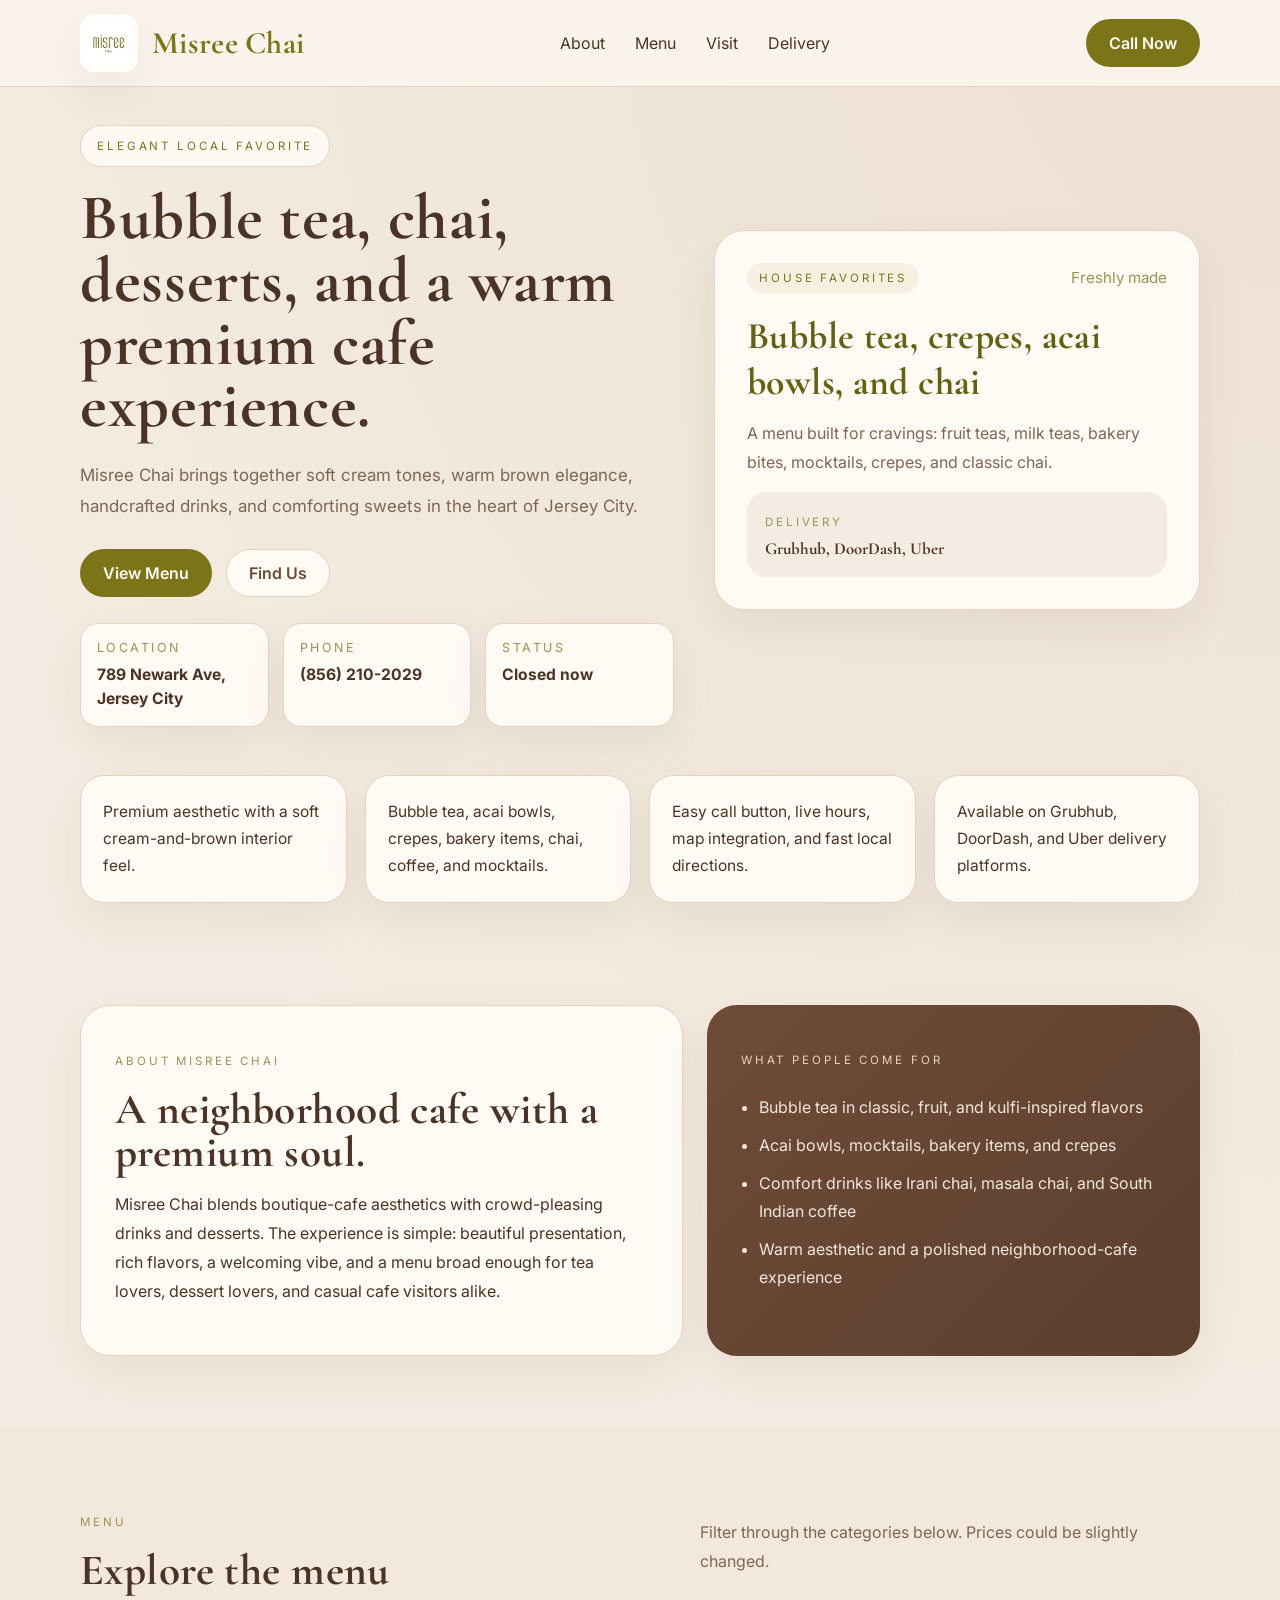
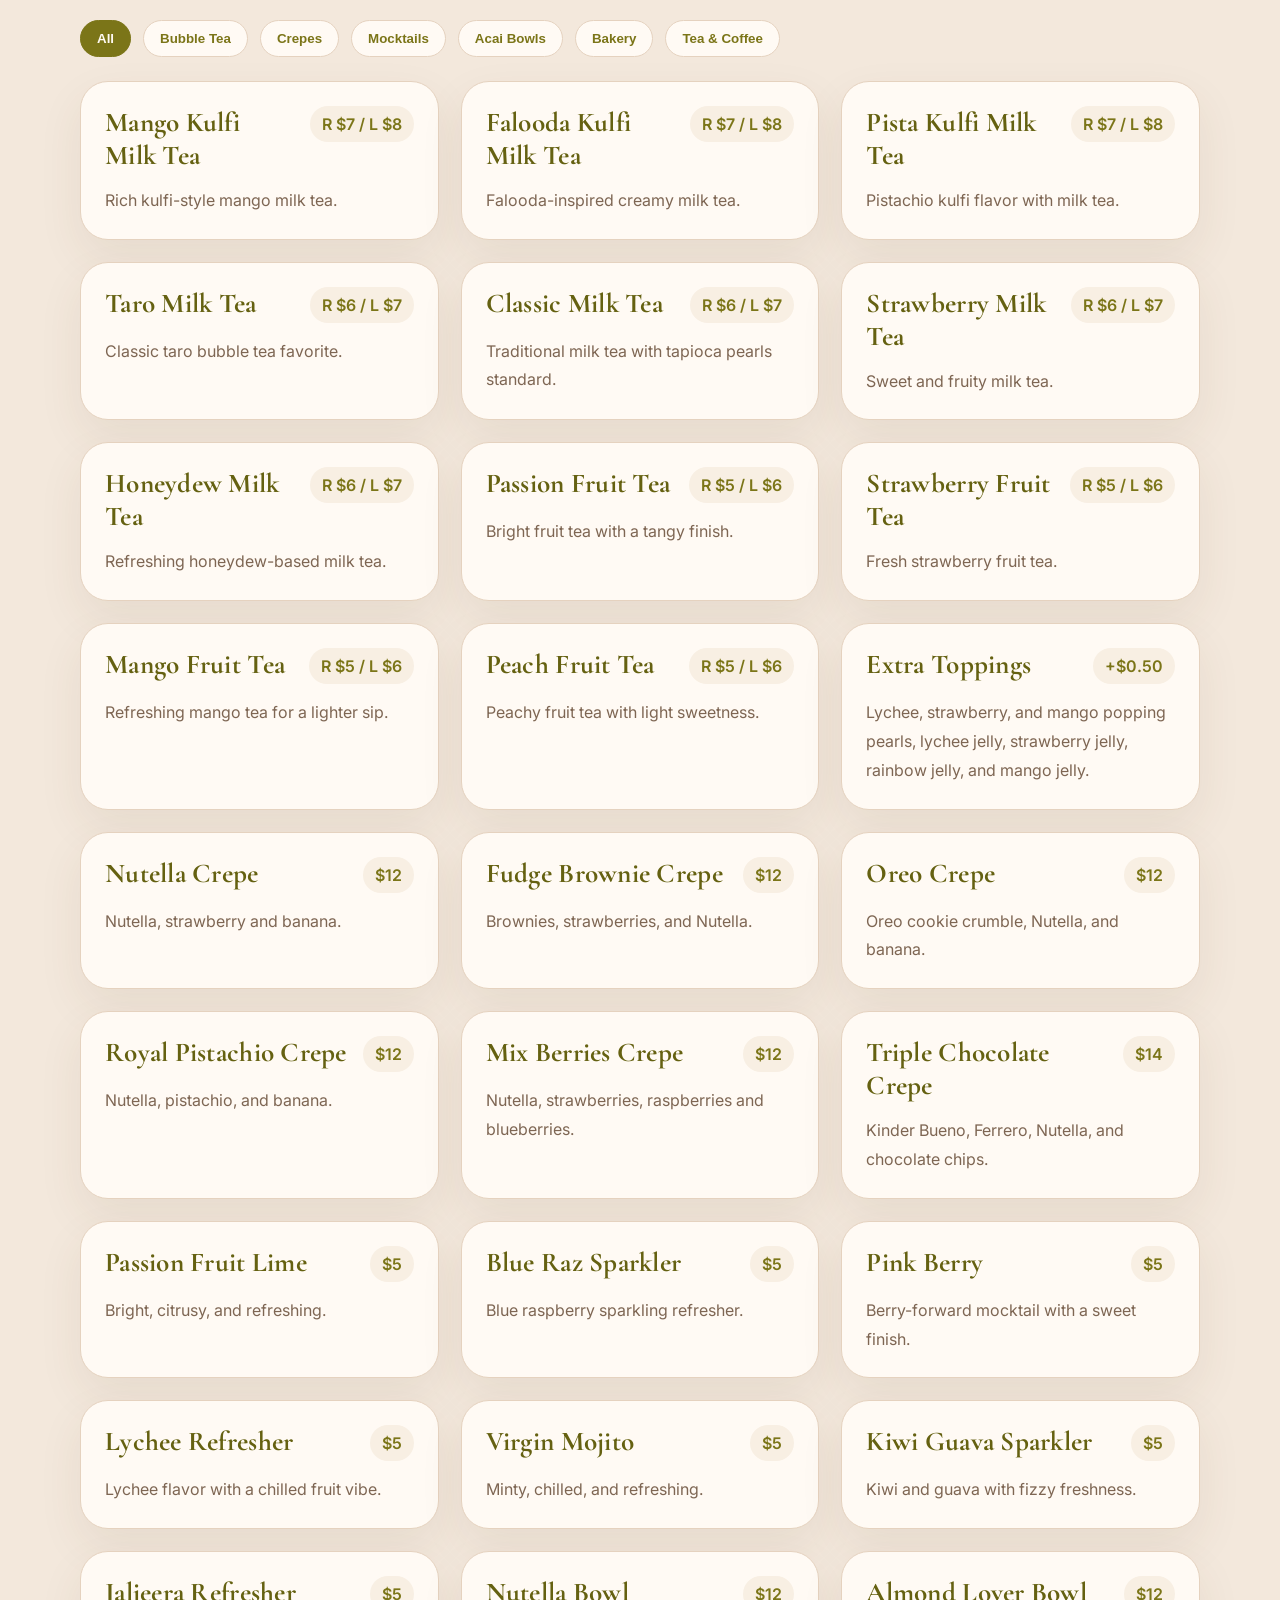
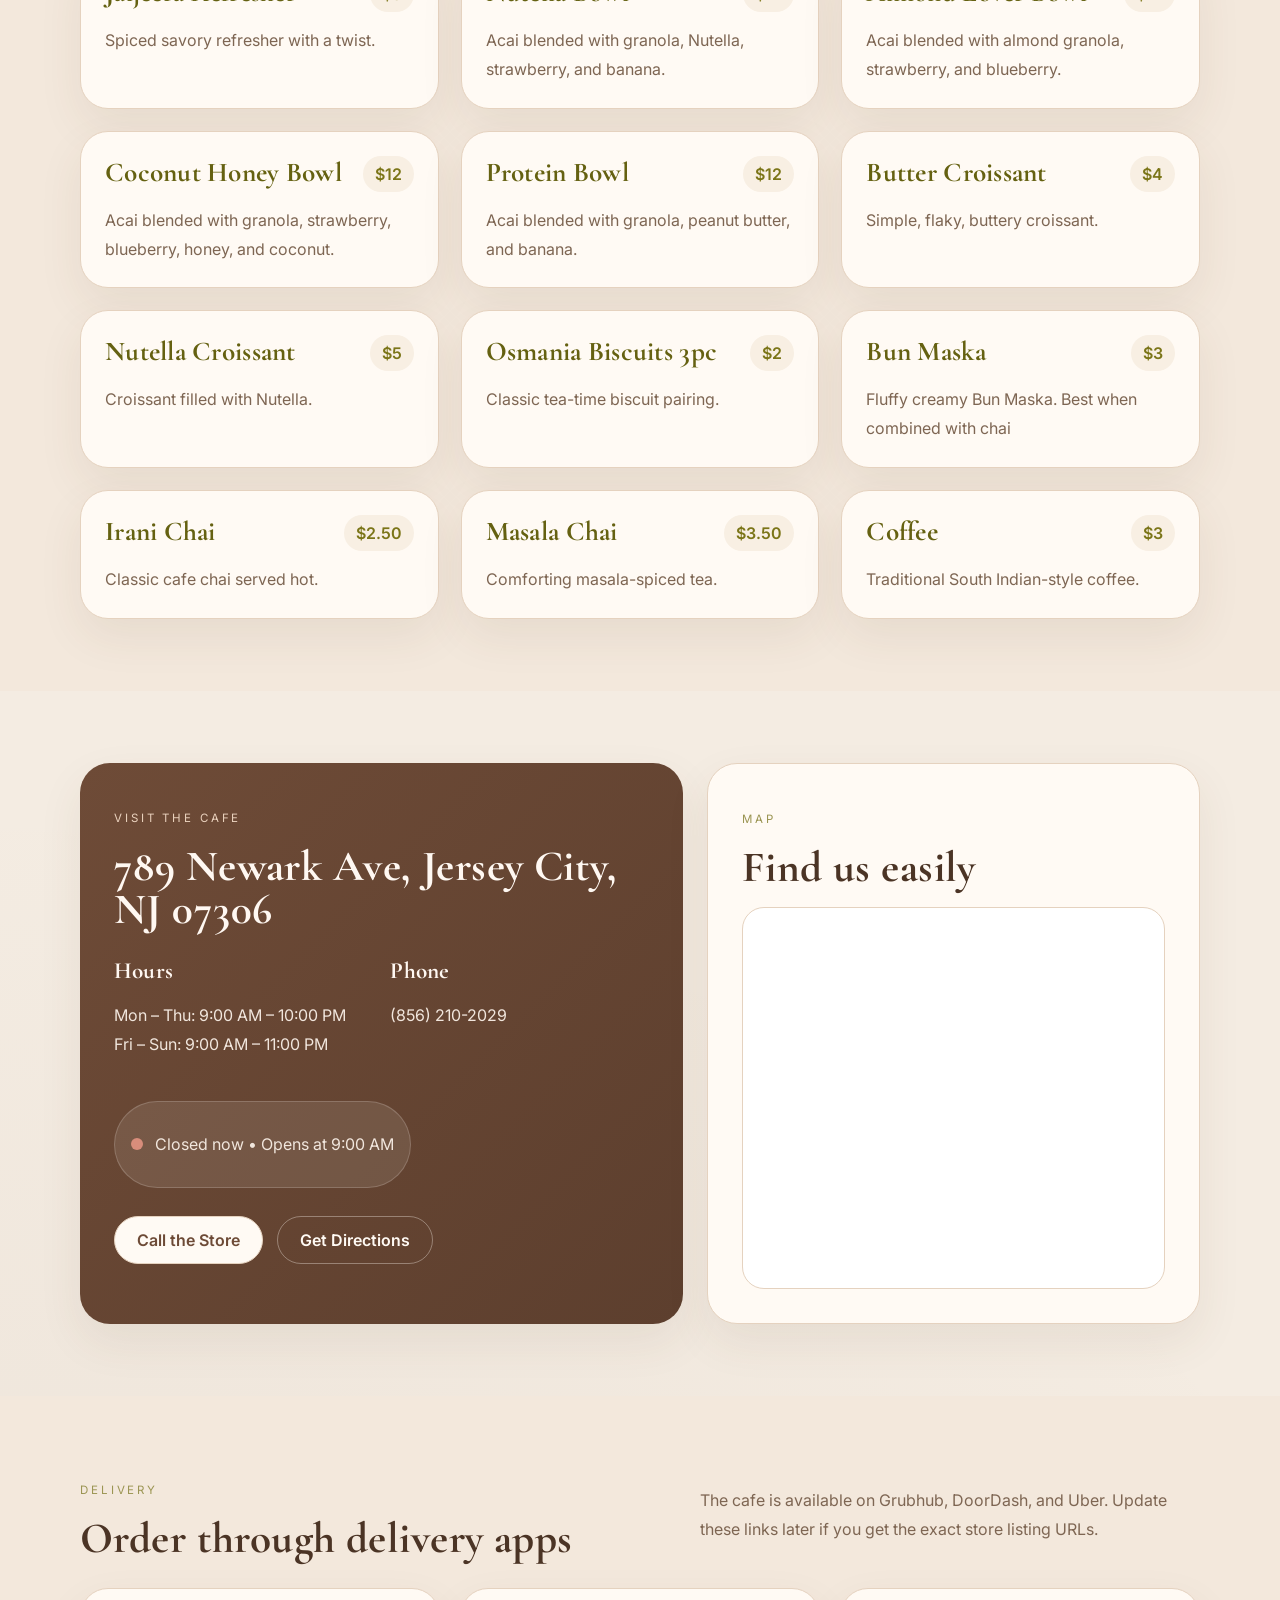
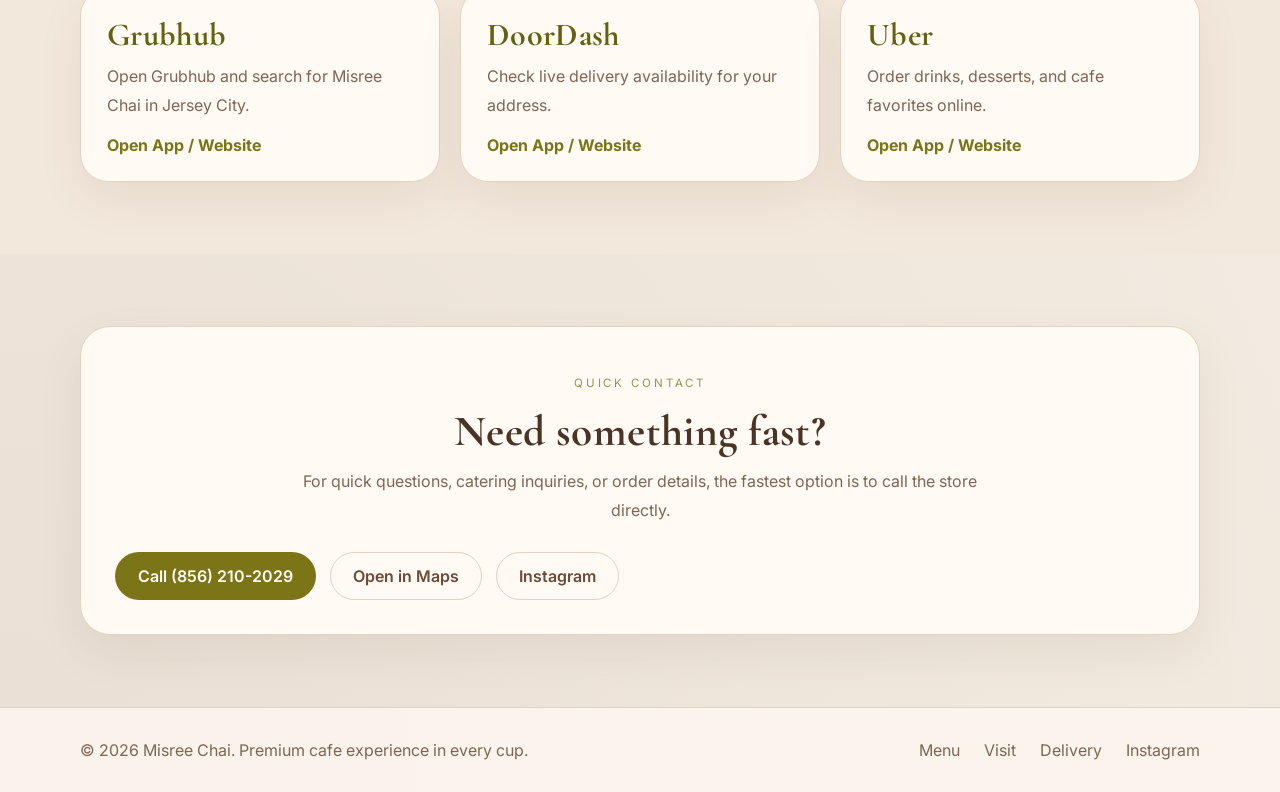
==== commit f42d9e80: "heights adjusted" ====
--- a/index.html
+++ b/index.html
@@ -136,13 +136,14 @@
         </div>
 
         <div class="menu-filter">
-          <button class="filter-btn active" data-filter="bubble-tea">Bubble Tea</button>
+          <button class="filter-btn active" data-filter="all">All</button>
+          <button class="filter-btn" data-filter="bubble-tea">Bubble Tea</button>
           <button class="filter-btn" data-filter="crepes">Crepes</button>
           <button class="filter-btn" data-filter="mocktails">Mocktails</button>
           <button class="filter-btn" data-filter="acai">Acai Bowls</button>
           <button class="filter-btn" data-filter="bakery">Bakery</button>
           <button class="filter-btn" data-filter="tea-coffee">Tea & Coffee</button>
-          <button class="filter-btn" data-filter="all">All</button>
+
         </div>
 
         <div class="menu-grid" id="menuGrid">
--- a/style.css
+++ b/style.css
@@ -138,7 +138,7 @@
 .mobile-nav.open { display: flex; }
 
 .hero {
-  padding: 6px 0 38px;
+  padding: 26px 0 38px;
 }
 
 .hero-grid {
